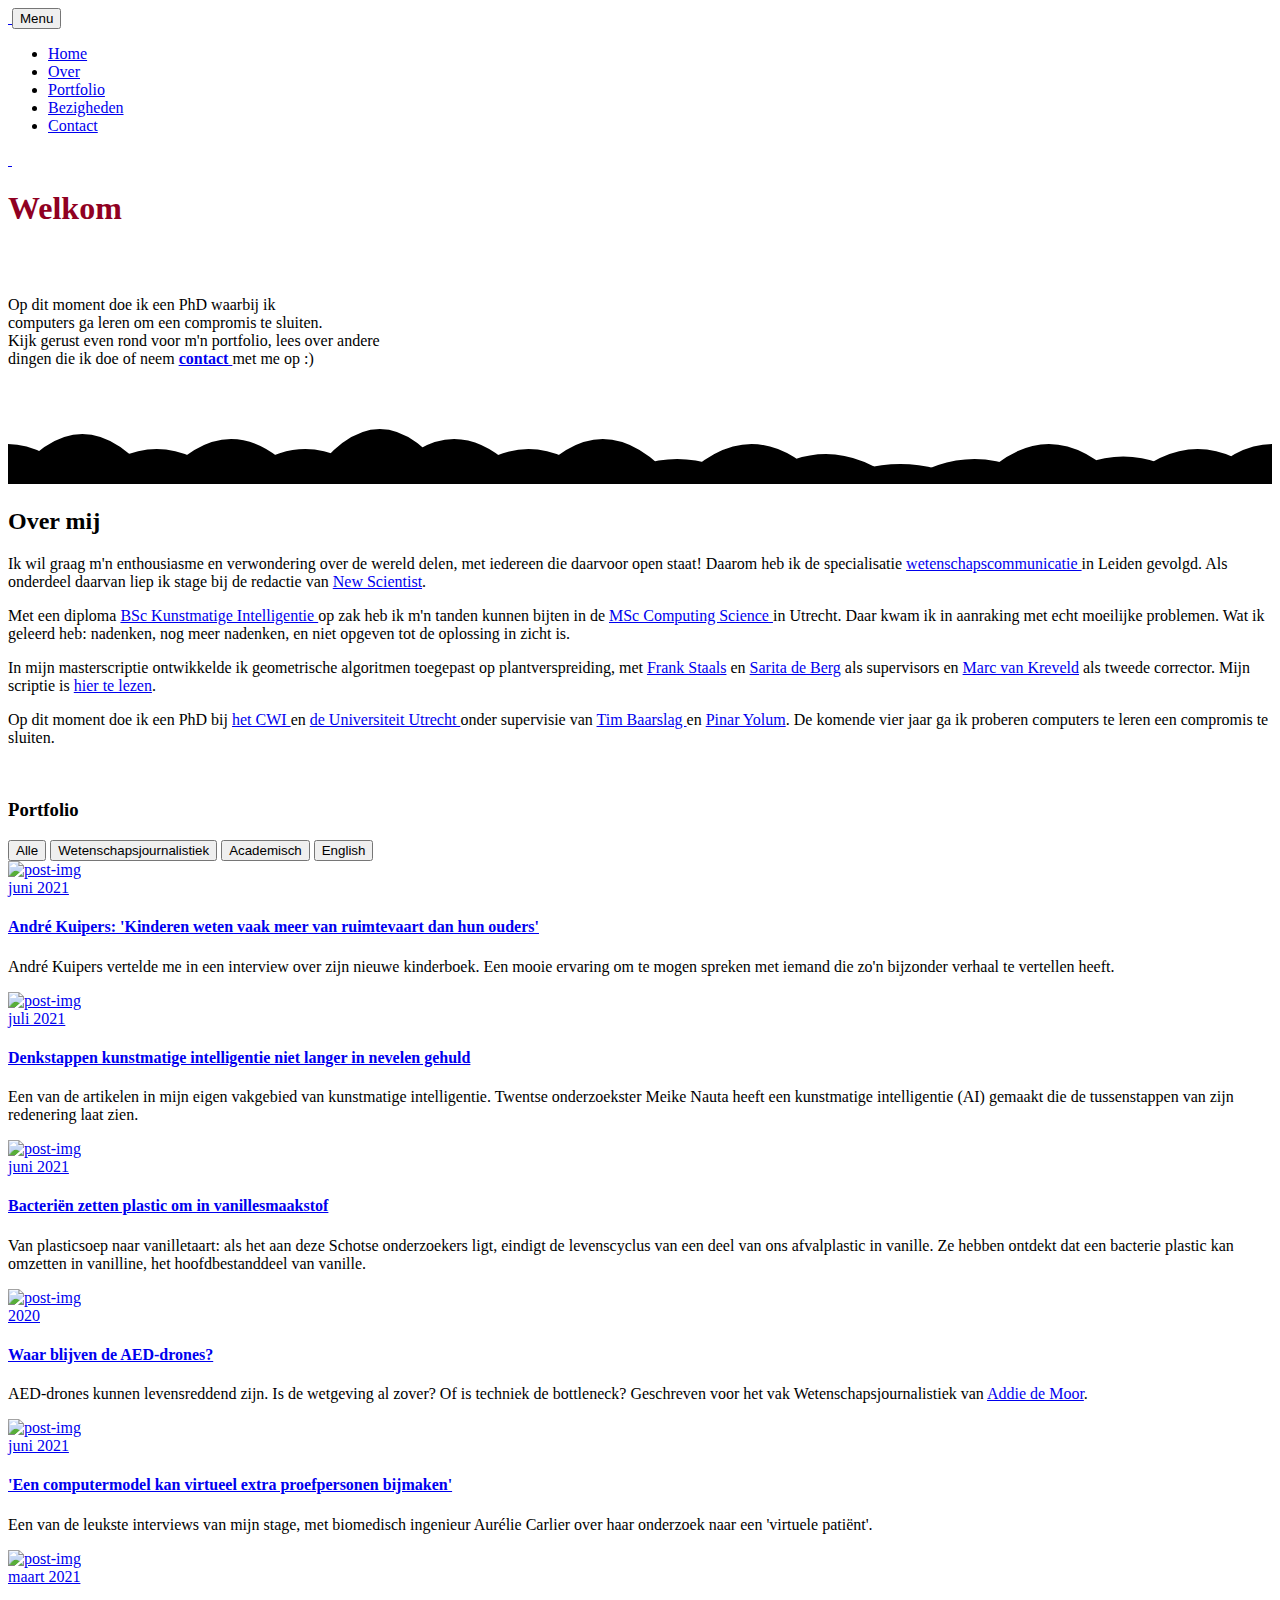
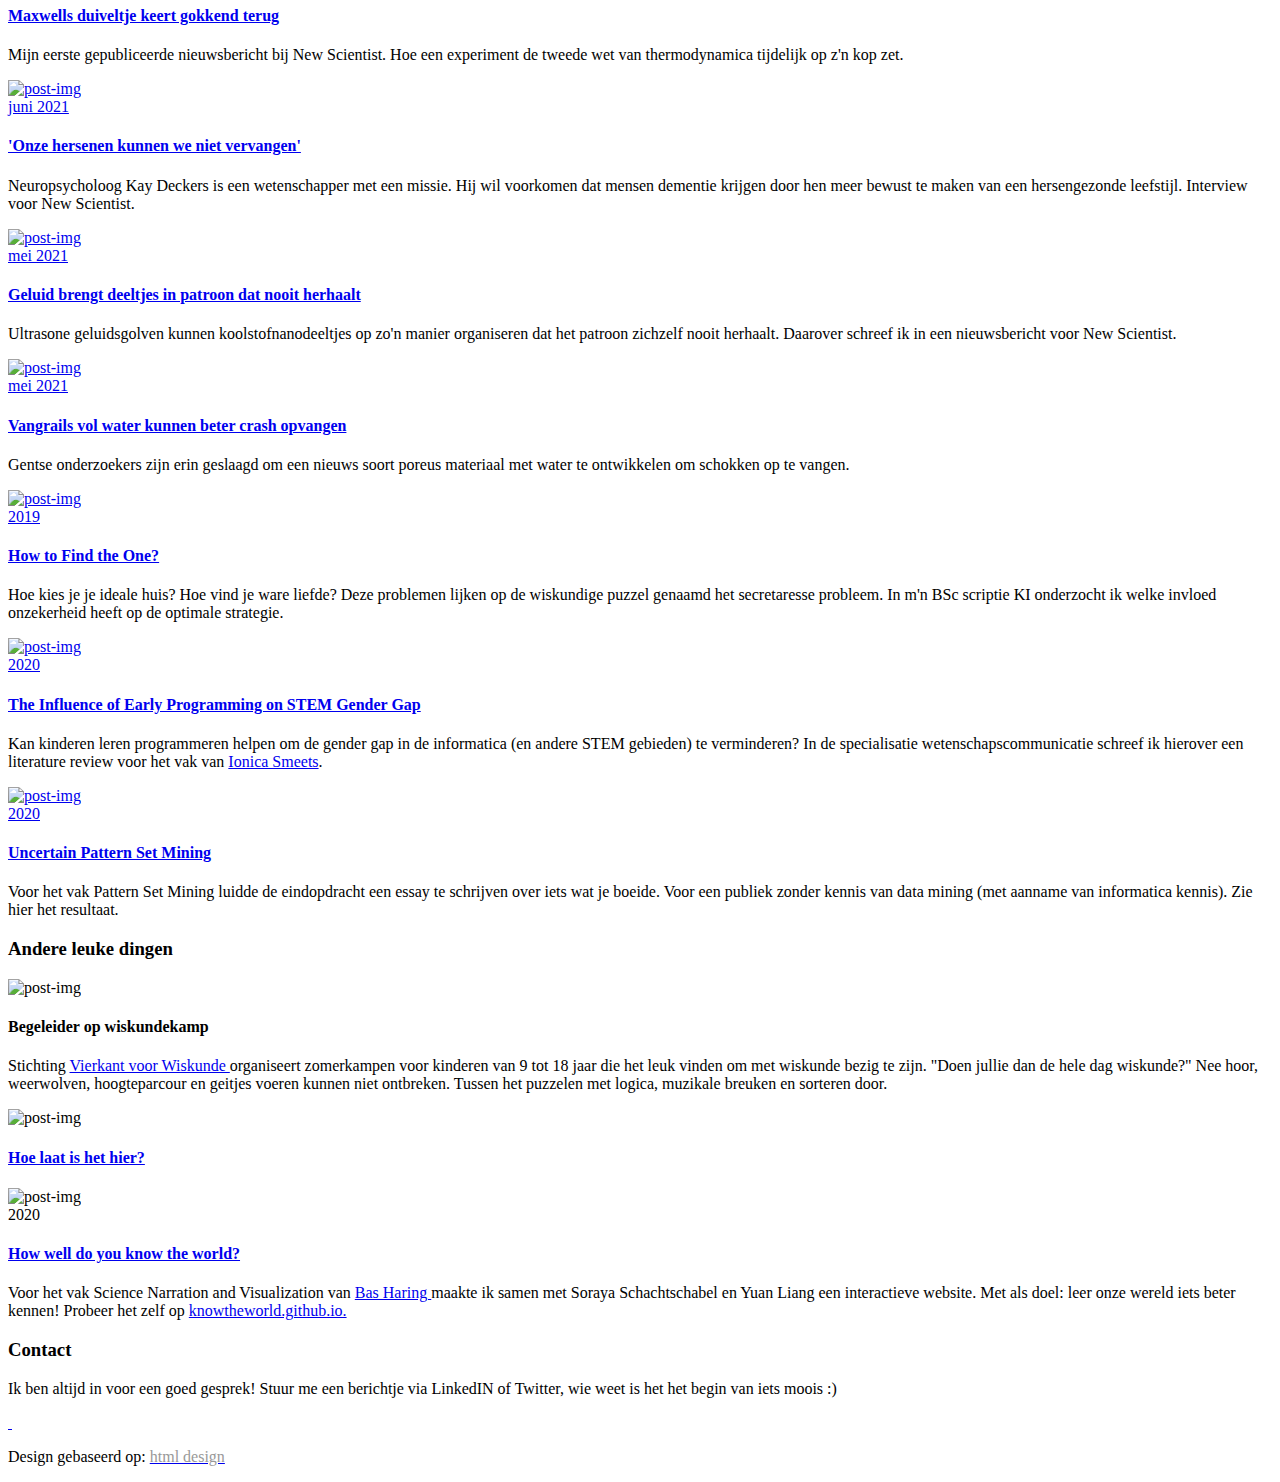
==== EN/index.html @ 97f17705 "Update academia" ====
<!DOCTYPE html>
    <html lang="en">
    <head>
    <!-- Basic -->
    <meta charset="utf-8">
    <meta http-equiv="X-UA-Compatible" content="IE=edge">

    <!-- Mobile Metas -->
    <meta name="viewport" content="width=device-width, minimum-scale=1.0, maximum-scale=1.0, user-scalable=no">

     <!-- Site Metas -->
    <title>Tamara Florijn</title>
    <meta name="keywords" content="Tamara, Florijn, Wetenschapsjournalistiek, Wetenschapscommunicatie, Computing Science, Wetenschap, Schrijven, Geometrische Algoritmen, Informatica, Kunstmatige Intelligentie">
    <meta name="description" content="Tamara Florijn - Wetenschapjournalist. Enthousiast en verwonderd over de wereld.">
    <meta name="author" content="Tamara Florijn">
    <meta name="robot" content="index,follow"/>
    <meta name="robots" content="All"/>
    <meta name="google-site-verification" content="TAVCVErNpZN8ENAqqF6STrY_RRwhZDcSLeoDPrXGBvA" />

    <!-- Open Graph / Facebook -->
    <meta property="og:type" content="website">
    <meta property="og:url" content="https://tamaraflorijn.nl">
    <meta property="og:title" content="Persoonlijke website - Tamara Florijn">
    <meta property="og:description" content="Kijk gerust even rond op m'n website voor m'n portfolio of neem contact op.">
    <meta property="og:image" content="uploads/Snacki.jpeg">

    <!-- Twitter -->
    <meta property="twitter:card" content="summary_large_image">
    <meta property="twitter:url" content="https://tamaraflorijn.nl/">
    <meta property="twitter:title" content="Persoonlijke website - Tamara Florijn">
    <meta property="twitter:description" content="Kijk gerust even rond op m'n website voor m'n portfolio of neem contact op.">
    <meta property="twitter:image" content="uploads/Snacki.jpeg">


    <!-- Site Icons -->
    <link rel="shortcut icon" href="images/Logo-TF.png" type="image/x-icon" />
    <link rel="apple-touch-icon" href="images/Logo-TF.png">

    <!-- Bootstrap CSS -->
    <link rel="stylesheet" href="css/bootstrap.min.css">
    <!-- Site CSS -->
    <link rel="stylesheet" href="style.css">
    <!-- Responsive CSS -->
    <link rel="stylesheet" href="css/responsive.css">
    <!-- Custom CSS -->
    <link rel="stylesheet" href="css/custom.css">
  <!--pageviews-->
  <script src="js/modernizr.js"></script> <!-- Modernizr -->
  <script src="https://getinsights.io/js/insights.js"></script>
  <script>
  insights.init('FwszyPUjeHCIK9h7');
  insights.trackPages();
  </script>


</head>
<body id="page-top" class="politics_version">

    <!-- LOADER -->
    <div id="preloader">
        <div id="main-ld">
			<div id="loader"></div>
		</div>
    </div><!-- end loader -->
    <!-- END LOADER -->

    <!-- Navigation -->
    <nav class="navbar navbar-expand-lg navbar-dark fixed-top" id="mainNav">
      <div class="container">
        <a class="navbar-brand js-scroll-trigger" href="#page-top">
			<img class="img-fluid" src="images/TamaraFlorijn.png" alt="" />
		</a>
        <button class="navbar-toggler navbar-toggler-right" type="button" data-toggle="collapse" data-target="#navbarResponsive" aria-controls="navbarResponsive" aria-expanded="false" aria-label="Toggle navigation">
          Menu
          <i class="fa fa-bars"></i>
        </button>
        <div class="collapse navbar-collapse" id="navbarResponsive">
          <ul class="navbar-nav text-uppercase ml-auto">
            <li class="nav-item">
              <a class="nav-link js-scroll-trigger active" href="#home">Home</a>
            </li>
            <li class="nav-item">
              <a class="nav-link js-scroll-trigger" href="#over">Over</a>
            </li>
            <li class="nav-item">
              <a class="nav-link js-scroll-trigger" href="#portfolio">Portfolio</a>
            </li>
			<li class="nav-item">
              <a class="nav-link js-scroll-trigger" href="#bezigheden">Bezigheden</a>
            </li>
			<li class="nav-item">
              <a class="nav-link js-scroll-trigger" href="#contact">Contact</a>
            </li>
          </ul>
        </div>
      </div>
      <!-- social media boxen-->
      <section class="info_section layout_padding-top layout_padding2-bottom">
        <div class="container">
          <div class="social_container">
            <div class="social_box">
              <a href="https://twitter.com/TamaraFlorijn" target="_blank">
                <img src="images/twitter.png" alt="" />
              </a>
              <a href="https://www.linkedin.com/in/tamara-florijn" target="_blank">
                <img src="images/linkedin.png" alt="" />
              </a>
            </div>
          </div>
        </div>
      </section>
    </nav>

	<section id="home" class="main-banner parallaxie" style="background: url('uploads/Snacki.jpeg')">
		<div class="heading">

			<h1 style="color: #900022;"> Welkom <br></h1>
      <h2 style="color: #ffffff"> <b> Mijn naam is Tamara Florijn.</b> </h2>
			<p> Op dit moment doe ik een PhD waarbij ik <br> computers ga leren om een compromis te sluiten. <br> Kijk gerust even rond
        voor m'n portfolio,  lees over andere <br> dingen die ik doe of neem <a href="#contact"> <key> <strong> contact </strong> </key> </a> met me op :) </p>
		</div>
	</section>

	<svg id="clouds" class="hidden-xs" xmlns="http://www.w3.org/2000/svg" version="1.1" width="100%" height="100" viewBox="0 0 85 100" preserveAspectRatio="none">
        <path d="M-5 100 Q 0 20 5 100 Z
            M0 100 Q 5 0 10 100
            M5 100 Q 10 30 15 100
            M10 100 Q 15 10 20 100
            M15 100 Q 20 30 25 100
            M20 100 Q 25 -10 30 100
            M25 100 Q 30 10 35 100
            M30 100 Q 35 30 40 100
            M35 100 Q 40 10 45 100
            M40 100 Q 45 50 50 100
            M45 100 Q 50 20 55 100
            M50 100 Q 55 40 60 100
            M55 100 Q 60 60 65 100
            M60 100 Q 65 50 70 100
            M65 100 Q 70 20 75 100
            M70 100 Q 75 45 80 100
            M75 100 Q 80 30 85 100
            M80 100 Q 85 20 90 100
            M85 100 Q 90 50 95 100
            M90 100 Q 95 25 100 100
            M95 100 Q 100 15 105 100 Z">
        </path>
    </svg>

    <div id="over" class="section wb">
        <div class="container">
            <div class="row">
                <div class="col-md-6">
                    <div class="message-box">
                        <h2>Over mij</h2>
                        <p> Ik wil graag m'n enthousiasme en verwondering over de wereld delen,
                           met iedereen die daarvoor open staat! Daarom heb ik de specialisatie <a href = "https://www.universiteitleiden.nl/en/science/science-communication-and-society" target="_blank"> <key> wetenschapscommunicatie </key> </a> in Leiden gevolgd.
                           Als onderdeel daarvan liep ik stage bij de redactie van <a href = "https://newscientist.nl" target="_blank"> <key> New Scientist</key></a>. </p>

                        <p>  Met een diploma <a href = "https://www.uu.nl/bachelors/kunstmatige-intelligentie" target="_blank"> <key> BSc Kunstmatige Intelligentie </key> </a> op zak heb ik m'n tanden kunnen bijten in de <a href="https://www.uu.nl/masters/en/computing-science" target="_blank"> <key>
                          MSc Computing Science </key> </a> in Utrecht. Daar kwam ik in aanraking met echt moeilijke problemen. Wat ik geleerd heb: nadenken, nog meer nadenken, en niet opgeven tot de oplossing in zicht is.</p>

                        <p>  In mijn masterscriptie ontwikkelde ik geometrische algoritmen toegepast op plantverspreiding, met <a href= "https://fstaals.net/" target="_blank"> <key> Frank Staals</key></a> en <a href= "http://www.cs.uu.nl/staff/bergde.html" target="_blank"> <key> Sarita de Berg</key></a> als supervisors en <a href= "https://www.uu.nl/staff/MJvanKreveld/Profile" target="_blank"> <key> Marc van Kreveld</key></a> als tweede corrector. Mijn scriptie is <a href="uploads/Thesis_MSc_Florijn.pdf" target="_blank"> <key> hier te lezen</key></a>.
                       </p>

                       <p> Op dit moment doe ik een PhD bij <a href = "https://www.cwi.nl/" target="_blank"> <key> het CWI </key> </a> en <a href = "https://www.uu.nl/" target="_blank"> <key> de Universiteit Utrecht </key> </a>  onder supervisie van <a href = "https://www.cwi.nl/people/tim-baarslag" target="_blank"> <key> Tim Baarslag </key> </a>
                         en <a href = "https://www.uu.nl/staff/PYolumBirbil" target="_blank"> <key> Pinar Yolum</key></a>. De komende vier jaar ga ik proberen computers te leren een compromis te sluiten.
                       </p>
                     </div> <!-- end messagebox -->
                </div><!-- end col -->
                <div class="col-md-6">
                    <!--<div class="right-box-pro wow fadeIn"> -->
                        <img src="uploads/FotoCV2.jpeg" alt="" class="img-fluid img-rounded">
                    <!--</div><! end media -->
                </div><!-- end col -->
            </div><!-- end row -->
        </div><!-- end container -->
    </div><!-- end section -->

	<div id="portfolio" class="section lb">
		<div class="container">
			<div class="section-title text-left">
                <h3>Portfolio</h3>
            </div><!-- end title -->
			<div class="gallery-menu row">
				<div class="col-md-12">
					<div class="button-group filter-button-group text-left">
	           <button class="active"  data-filter="*">Alle</button> <!-- niet alles gelijk showen-->
             <button data-filter=".gal_a">Wetenschapsjournalistiek</button>
						<button data-filter=".gal_b"> Academisch</button>
          <button data-filter=".gal_c"> English</button>
					</div>
				</div>
			</div>

			<div class="gallery-list row">

          <div class="col-md-4 col-sm-6 gallery-grid gal_a">
          <div class="post-box">
              <a href= "https://www.newscientist.nl/opinie/andre-kuipers-kinderen-weten-vaak-meer-van-ruimtevaart-dan-hun-ouders/" target="_blank">
            <div class="post-thumb">
            <img src="uploads/AndreKuipers.png" class="img-fluid" alt="post-img" />
              <div class="date">
                <span>juni 2021</span>
              </div>
            </div>
          </a>
            <div class="post-info">
              <h4><a href = "https://www.newscientist.nl/opinie/andre-kuipers-kinderen-weten-vaak-meer-van-ruimtevaart-dan-hun-ouders/" target="_blank"> <b> André Kuipers: 'Kinderen weten vaak meer van ruimtevaart dan hun ouders'</b> </a> </h4>

              <p>André Kuipers vertelde me in een interview over zijn nieuwe kinderboek. Een mooie ervaring om te mogen spreken met iemand die zo'n bijzonder verhaal te vertellen heeft.  </p>
            </div>
          </div>
        </div>

        <div class="col-md-4 col-sm-6 gallery-grid gal_a">
          <div class="post-box">
              <a href= "https://www.newscientist.nl/nieuws/denkstappen-kunstmatige-intelligentie-niet-langer-in-nevelen-gehuld/" target="_blank">
            <div class="post-thumb">
            <img src="uploads/nb-ki.png" class="img-fluid" alt="post-img" />
              <div class="date">
                <span>juli 2021</span>
              </div>
            </div>
          </a>
            <div class="post-info">
              <h4><a href = "https://www.newscientist.nl/nieuws/denkstappen-kunstmatige-intelligentie-niet-langer-in-nevelen-gehuld/" target="_blank"> <b> Denkstappen kunstmatige intelligentie niet langer in nevelen gehuld</b> </a> </h4>

              <p> Een van de artikelen in mijn eigen vakgebied van kunstmatige intelligentie. Twentse onderzoekster Meike Nauta heeft een kunstmatige intelligentie (AI) gemaakt die de tussenstappen van zijn redenering laat zien.  </p>
            </div>
          </div>
        </div>

        <div class="col-md-4 col-sm-6 gallery-grid gal_a">
          <div class="post-box">
              <a href= "https://www.newscientist.nl/nieuws/bacterien-zetten-plastic-om-in-vanillesmaakstof/" target="_blank">
            <div class="post-thumb">
            <img src="uploads/nb-vanille.png" class="img-fluid" alt="post-img" />
              <div class="date">
                <span>juni 2021</span>
              </div>
            </div>
          </a>
            <div class="post-info">
              <h4><a href = "https://www.newscientist.nl/nieuws/bacterien-zetten-plastic-om-in-vanillesmaakstof/" target="_blank"> <b> Bacteriën zetten plastic om in vanillesmaakstof </b> </a> </h4>

              <p> Van plasticsoep naar vanilletaart: als het aan deze Schotse onderzoekers ligt, eindigt de levenscyclus van een deel van ons afvalplastic in vanille. Ze hebben ontdekt dat een bacterie plastic kan omzetten in vanilline, het hoofdbestanddeel van vanille.  </p>
            </div>
          </div>
        </div>

        <div class="col-md-4 col-sm-6 gallery-grid gal_a">
					<div class="post-box">
              <a href="uploads/Waar blijven de AED-drones - Tamara Florijn.pdf" target="_blank">
						<div class="post-thumb">
						<img src="uploads/drone.jpg" class="img-fluid" alt="post-img" />
							<div class="date">
								<span>2020</span>
							</div>
						</div>
              </a>
						<div class="post-info">
							<h4><a href = "uploads/Waar blijven de AED-drones - Tamara Florijn.pdf" target="_blank"> <b> Waar blijven de AED-drones?</b> </a> </h4>

							<p> AED-drones kunnen levensreddend zijn. Is de wetgeving al zover? Of is techniek de bottleneck? Geschreven voor het vak Wetenschapsjournalistiek van <a href="https://www.linkedin.com/in/addie-de-moor-49356935/" target="_blank"><key> Addie de Moor</key></a>. </p> <!-- Dit achtergrondverhaal
              is gepubliceerd op ... </p> -->
						</div>
					</div>
				</div>

        <div class="col-md-4 col-sm-6 gallery-grid gal_a">
					<div class="post-box">
              <a href= "https://newscientist.nl/nieuws/een-computermodel-kan-virtueel-extra-proefpersonen-bijmaken/" target="_blank">
						<div class="post-thumb">
						<img src="uploads/computermodel.png" class="img-fluid" alt="post-img" />
							<div class="date">
								<span>juni 2021</span>
							</div>
						</div>
          </a>
						<div class="post-info">
							<h4><a href = "https://newscientist.nl/nieuws/een-computermodel-kan-virtueel-extra-proefpersonen-bijmaken//" target="_blank"> <b> 'Een computermodel kan virtueel extra proefpersonen bijmaken'</b> </a> </h4>

							<p>Een van de leukste interviews van mijn stage, met biomedisch ingenieur Aurélie Carlier over haar onderzoek naar een 'virtuele patiënt'. </p>
						</div>
					</div>
				</div>




        <div class="col-md-4 col-sm-6 gallery-grid gal_a">
					<div class="post-box">
              <a href= "https://www.newscientist.nl/nieuws/maxwells-duiveltje-keert-gokkend-terug/" target="_blank">
						<div class="post-thumb">
						<img src="uploads/sh-nb-maxwell.png" class="img-fluid" alt="post-img" />
							<div class="date">
								<span>maart 2021</span>
							</div>
						</div>
          </a>
						<div class="post-info">
							<h4><a href = "https://www.newscientist.nl/nieuws/maxwells-duiveltje-keert-gokkend-terug/" target="_blank"> <b> Maxwells duiveltje keert gokkend terug</b> </a> </h4>

							<p>Mijn eerste gepubliceerde nieuwsbericht bij New Scientist. Hoe een experiment de tweede wet van thermodynamica tijdelijk op z'n kop zet. </p>
						</div>
					</div>
				</div>


        <div class="col-md-4 col-sm-6 gallery-grid gal_a">
					<div class="post-box">
              <a href= "https://www.newscientist.nl/nieuws/onze-hersenen-kunnen-we-niet-vervangen/" target="_blank">
						<div class="post-thumb">
						<img src="uploads/hersengezondheid.png" class="img-fluid" alt="post-img" />
							<div class="date">
								<span>juni 2021</span>
							</div>
						</div>
          </a>
						<div class="post-info">
							<h4><a href = "https://www.newscientist.nl/nieuws/onze-hersenen-kunnen-we-niet-vervangen/" target="_blank"> <b> 'Onze hersenen kunnen we niet vervangen'</b> </a> </h4>

							<p> Neuropsycholoog Kay Deckers is een wetenschapper met een missie. Hij wil voorkomen dat mensen dementie krijgen door hen meer bewust te maken van een hersengezonde leefstijl. Interview voor New Scientist. </p>
						</div>
					</div>
				</div>

        <div class="col-md-4 col-sm-6 gallery-grid gal_a">
          <div class="post-box">
              <a href= "https://www.newscientist.nl/nieuws/geluid-brengt-deeltjes-in-patroon-dat-nooit-herhaalt/" target="_blank">
            <div class="post-thumb">
            <img src="uploads/nb-quasikristallen.png" class="img-fluid" alt="post-img" />
              <div class="date">
                <span>mei 2021</span>
              </div>
            </div>
          </a>
            <div class="post-info">
              <h4><a href = "https://www.newscientist.nl/nieuws/geluid-brengt-deeltjes-in-patroon-dat-nooit-herhaalt/" target="_blank"> <b> Geluid brengt deeltjes in patroon dat nooit herhaalt</b> </a> </h4>

              <p> Ultrasone geluidsgolven kunnen koolstofnanodeeltjes op zo'n manier organiseren dat het patroon zichzelf nooit herhaalt. Daarover schreef ik in een nieuwsbericht voor New Scientist. </p>
            </div>
          </div>
        </div>



        <div class="col-md-4 col-sm-6 gallery-grid gal_a">
          <div class="post-box">
              <a href= "https://www.newscientist.nl/nieuws/vangrails-vol-water-kunnen-beter-crash-opvangen/" target="_blank">
            <div class="post-thumb">
            <img src="uploads/nb-schokdempers.png" class="img-fluid" alt="post-img" />
              <div class="date">
                <span>mei 2021</span>
              </div>
            </div>
          </a>
            <div class="post-info">
              <h4><a href = "https://www.newscientist.nl/nieuws/vangrails-vol-water-kunnen-beter-crash-opvangen/" target="_blank"> <b> Vangrails vol water kunnen beter crash opvangen</b> </a> </h4>

              <p>Gentse onderzoekers zijn erin geslaagd om een nieuws soort poreus materiaal met water te ontwikkelen om schokken op te vangen.</p>
            </div>
          </div>
        </div>
<!--
        <div class="post-box">
            <a href= "https://newscientist.nl/nieuws/blinde-man-kan-deels-weer-zien-dankzij-optogenetica/" target="_blank">
          <div class="post-thumb">
          <img src="uploads/nb-optogenetica.pmg" class="img-fluid" alt="post-img" />
            <div class="date">
              <span>juni 2021</span>
            </div>
          </div>
        </a>
          <div class="post-info">
            <h4><a href = "https://newscientist.nl/nieuws/blinde-man-kan-deels-weer-zien-dankzij-optogenetica/" target="_blank"> <b> Blinde man kan deels weer zien door optogenetica</b> </a> </h4>

            <p> Een blinde man heeft zijn gezichtsvermogen teruggekregen dankzij een technisch hoogstaande behandeling met optogenetica. Op de website van New Scientist is het bericht meer dan 100.000 keer gelezen. Vertaald uit de Britse<a href= "https://www.newscientist.com/" target="_blank"> <key> New Scientist</key></a>.</p>
          </div>
        </div>
      </div>
-->
      	<div class="col-md-4 col-sm-6 gallery-grid gal_b gal_c">
					<div class="post-box">
              <a href= "https://dspace.library.uu.nl/handle/1874/382469" target="_blank">
						<div class="post-thumb">
						<img src="uploads/voorkantscriptie.png" class="img-fluid" alt="post-img" />
							<div class="date">
								<span>2019</span>
							</div>
						</div>
          </a>
						<div class="post-info">
							<h4><a href = "https://dspace.library.uu.nl/handle/1874/382469" target="_blank"> <b> How to Find the One?</b> </a> </h4>

							<p>Hoe kies je je ideale huis? Hoe vind je ware liefde? Deze problemen lijken
              op de wiskundige puzzel genaamd het secretaresse probleem. In m'n BSc scriptie KI onderzocht
            ik welke invloed onzekerheid heeft op de optimale strategie. </p>
						</div>
					</div>
				</div>


        <div class="col-md-4 col-sm-6 gallery-grid gal_b gal_c">
          <div class="post-box">
              <a href="uploads/Literature_review_Tamara_Florijn.pdf" target="_blank">
            <div class="post-thumb">
            <img src="uploads/stem.png" class="img-fluid" alt="post-img" />
              <div class="date">
                <span>2020</span>
              </div>
            </div>
          </a>
            <div class="post-info">
              <h4><a href = "uploads/Literature_review_Tamara_Florijn.pdf" target="_blank"> <b> The Influence of Early Programming on STEM Gender Gap </b> </a> </h4>

              <p> Kan kinderen leren programmeren helpen om de gender gap in de informatica (en andere STEM gebieden) te verminderen? In de
                 specialisatie wetenschapscommunicatie schreef ik hierover een literature review voor het vak van
                 <a href= "https://www.ionica.nl/" target="_blank"> <key> Ionica Smeets</key></a>. </p>
            </div>
          </div>
        </div>

        <div class="col-md-4 col-sm-6 gallery-grid gal_b gal_c">
          <div class="post-box">
              <a href="uploads/Pattern_set_mining_essay_Tamara_Florijn.pdf" target="_blank">
            <div class="post-thumb">
            <img src="uploads/PSM.png" class="img-fluid" alt="post-img" />
              <div class="date">
                <span>2020</span>
              </div>
            </div>
          </a>
            <div class="post-info">
              <h4><a href = "uploads/Pattern_set_mining_essay_Tamara_Florijn.pdf" target="_blank"> <b> Uncertain Pattern Set Mining </b> </a> </h4>

              <p>Voor het vak Pattern Set Mining luidde de eindopdracht een essay te schrijven
                 over iets wat je boeide. Voor een publiek zonder kennis van data mining (met aanname van informatica kennis). Zie hier het resultaat. </p>
            </div>
          </div>
        </div>



			</div>
			</div>
		</div>
	</div>



	<div id="bezigheden" class="section lb">
		<div class="container">
			<div class="section-title text-left">
                <h3>Andere leuke dingen</h3>
            </div><!-- end title -->

			<div class="row">


        <div class="col-md-4 col-sm-6 col-lg-4">
					<div class="post-box">
						<div class="post-thumb">
							<img src="uploads/vvw.jpg" class="img-fluid" alt="post-img" />
						</div>
						<div class="post-info">
							<h4>Begeleider op wiskundekamp <a/> </h4>
							<p>Stichting <a href = "https://www.vierkantvoorwiskunde.nl/" target="_blank"> <key> Vierkant voor Wiskunde </key> <a/> organiseert zomerkampen voor
                kinderen van 9 tot 18 jaar die het leuk vinden om met wiskunde bezig te zijn. "Doen jullie dan de hele dag wiskunde?"
                Nee hoor, weerwolven, hoogteparcour en geitjes voeren kunnen niet ontbreken. Tussen het puzzelen met logica, muzikale breuken en sorteren door. </p>
						</div>
					</div>
				</div>

        <div class="col-md-4 col-sm-6 col-lg-4">
          <div class="post-box">
            <div class="post-thumb">
              <img src="uploads/binairhorloge.jpeg" class="img-fluid" alt="post-img" />
            </div>
            <div class="post-info">
              <h4><a href = "https://nl.wikihow.com/Binair-tellen" target="_blank"> Hoe laat is het hier? <a/> </h4>
            </div>
          </div>
        </div>

        <div class="col-md-4 col-sm-6 col-lg-4">
					<div class="post-box">
						<div class="post-thumb">
							<img src="uploads/logo.png" class="img-fluid" alt="post-img" />
							<div class="date">
								<span>2020</span>
							</div>
						</div>
						<div class="post-info">
							<h4><a href = "https://knowtheworld.github.io/" target="_blank"> How well do you know the world? </a></h4>

							<p> Voor het vak Science Narration and Visualization van <a href= "http://www.basharing.com/" target="_blank"> <key> Bas Haring </key></a> maakte ik samen met
                 Soraya Schachtschabel  en Yuan Liang een interactieve website. Met als doel: leer onze wereld iets beter kennen!
                 Probeer het zelf op <a href="https://knowtheworld.github.io/" target="_blank"> <key> knowtheworld.github.io. </key> </a> </p>
						</div>
					</div>
				</div>
			</div>

		</div>
	</div>




    <div id="contact" class="section db">
        <div class="container">
            <div class="section-title text-left">
                <h3>Contact</h3>
                <p>Ik ben altijd in voor een goed gesprek! Stuur me een berichtje via LinkedIN of Twitter, wie weet is het het begin van iets moois :) </p>
            </div><!-- end title -->

            <!-- social media boxen-->
            <section class="info_section layout_padding-top layout_padding2-bottom">
              <div class="container">
                <div class="social_container">
                  <div class="social_box">
                    <a href="https://twitter.com/TamaraFlorijn" target="_blank">
                      <img src="images/twitter.png" alt="" />
                    </a>
                    <a href="https://www.linkedin.com/in/tamara-florijn" target="_blank">
                      <img src="images/linkedin.png" alt="" />
                    </a>
                  </div>
                </div>
              </div>
            </section>
        </div><!-- end container -->
    </div><!-- end section -->

    <div class="copyrights">
        <div class="container">
            <div class="footer-distributed">
                <div class="footer-left">
                    <p class="footer-links">
                    </p>
                    <p class="footer-company-name"> Design gebaseerd op:

          	<a href="https://html.design/" target="_blank"><font color="#999">html design</font></a></p>

                </div>
            </div>
        </div><!-- end container -->
    </div><!-- end copyrights -->

    <a href="#" id="scroll-to-top" class="dmtop global-radius"><i class="fa fa-angle-up"></i></a>

    <!-- ALL JS FILES -->
    <script src="js/all.js"></script>
	<!-- Camera Slider -->
	<script src="js/jquery.mobile.customized.min.js"></script>
	<script src="js/jquery.easing.1.3.js"></script>
	<script src="js/parallaxie.js"></script>
	<script src="js/headline.js"></script>
	<!-- Contact form JavaScript -->
    <script src="js/jqBootstrapValidation.js"></script>
    <script src="js/contact_me.js"></script>
    <!-- ALL PLUGINS -->
    <script src="js/custom.js"></script>
    <script src="js/jquery.vide.js"></script>

</body>
</html>
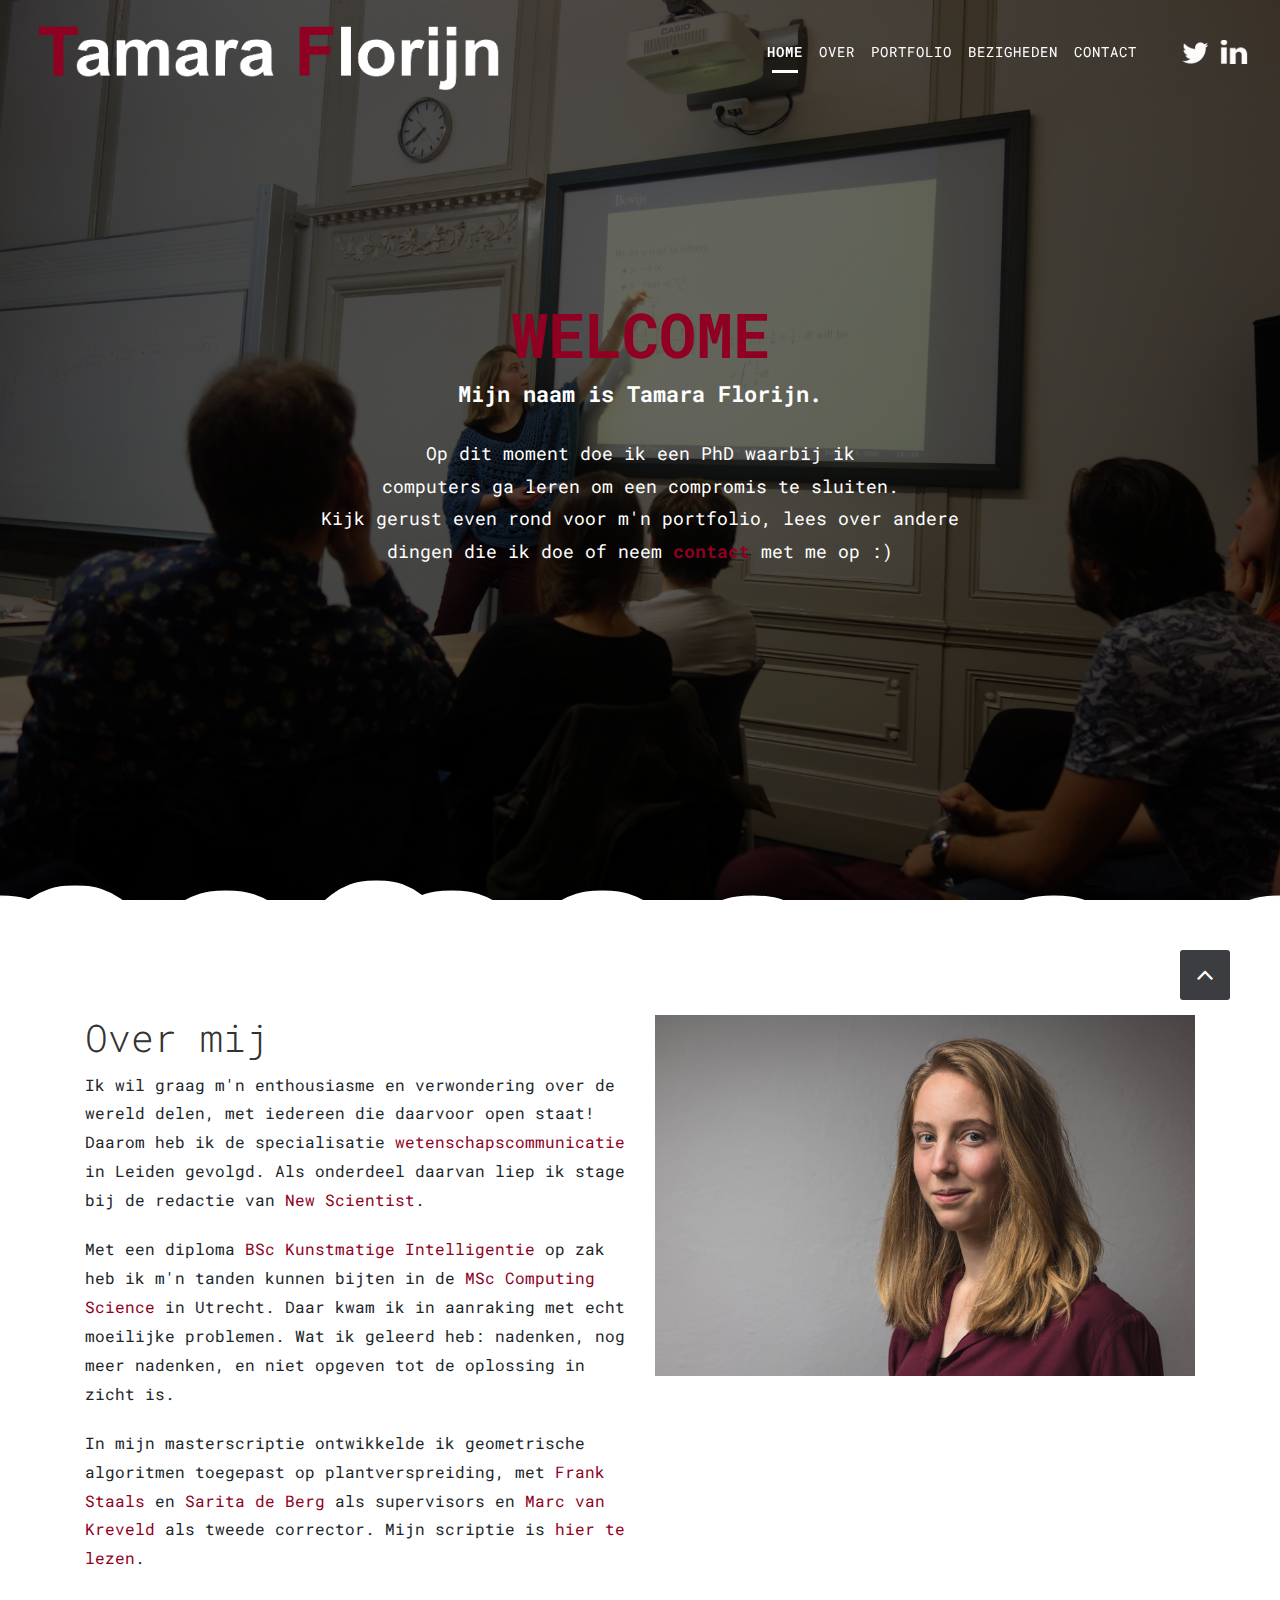
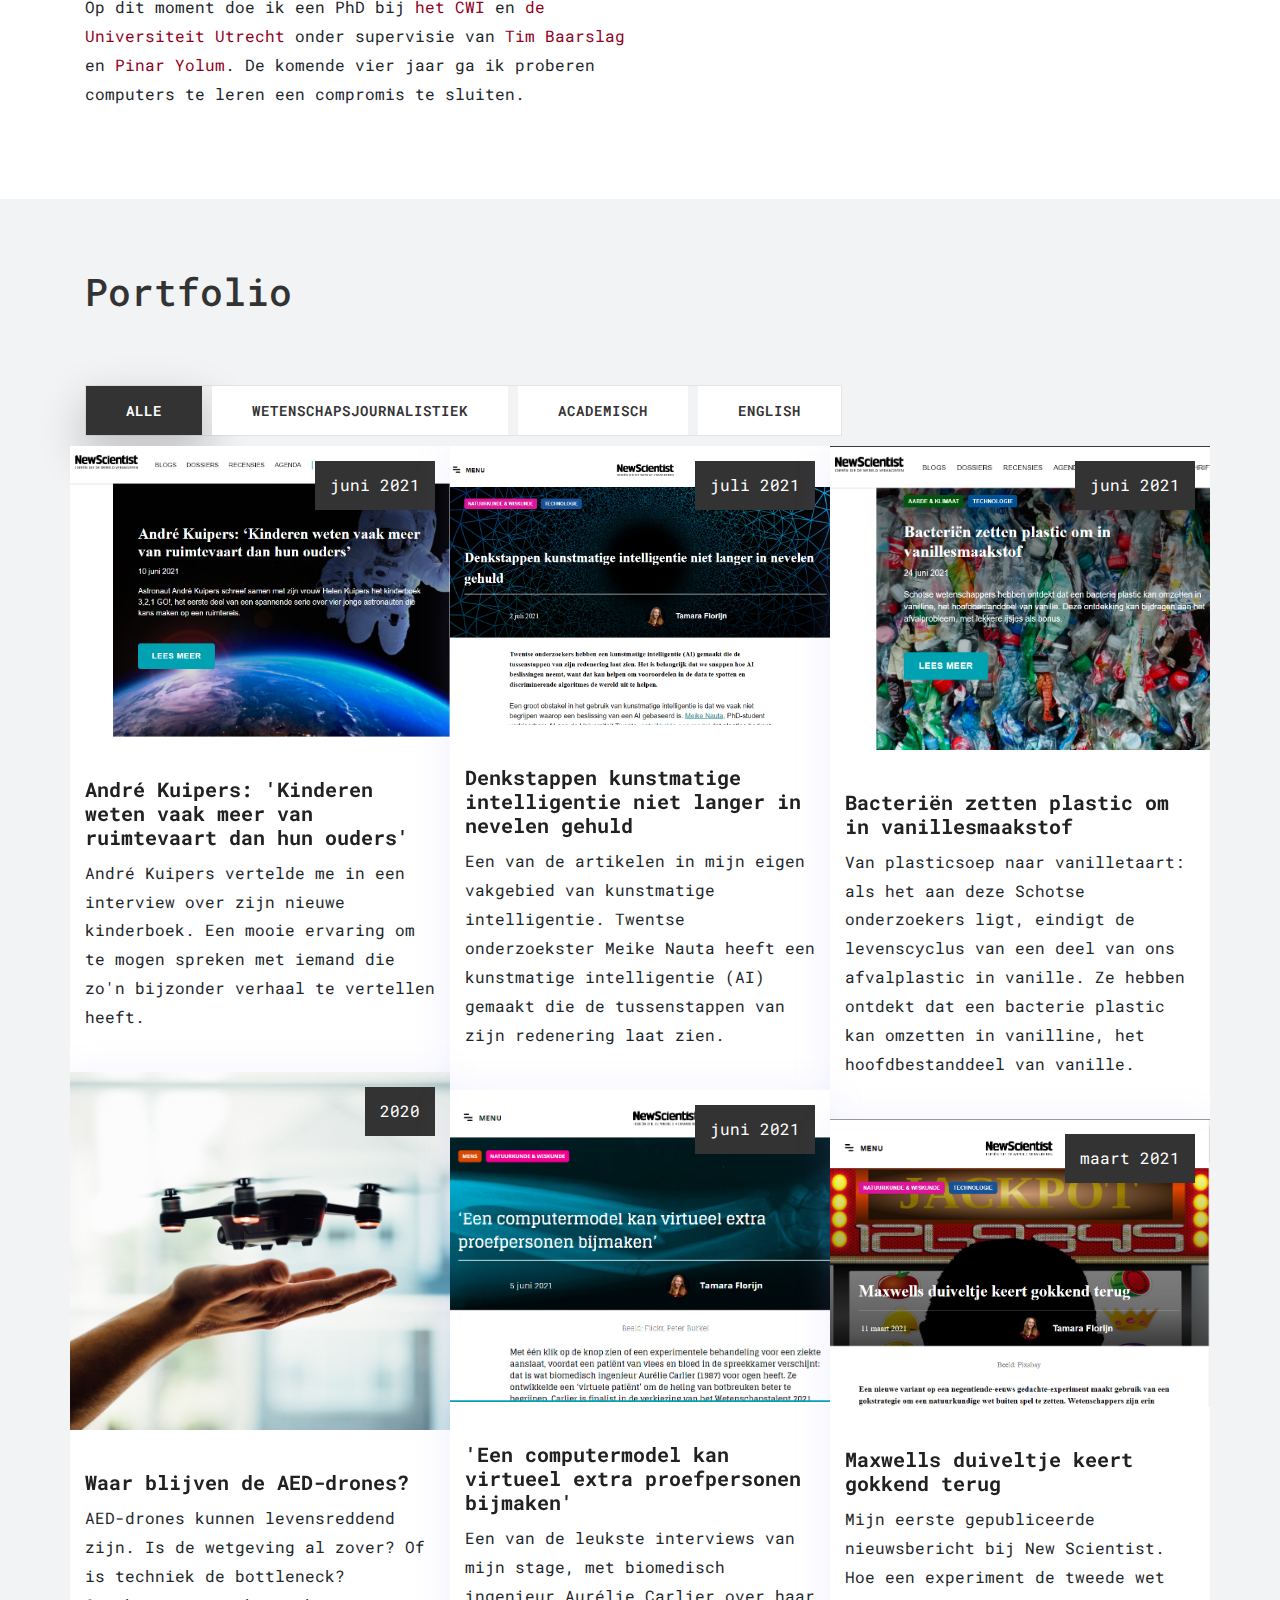
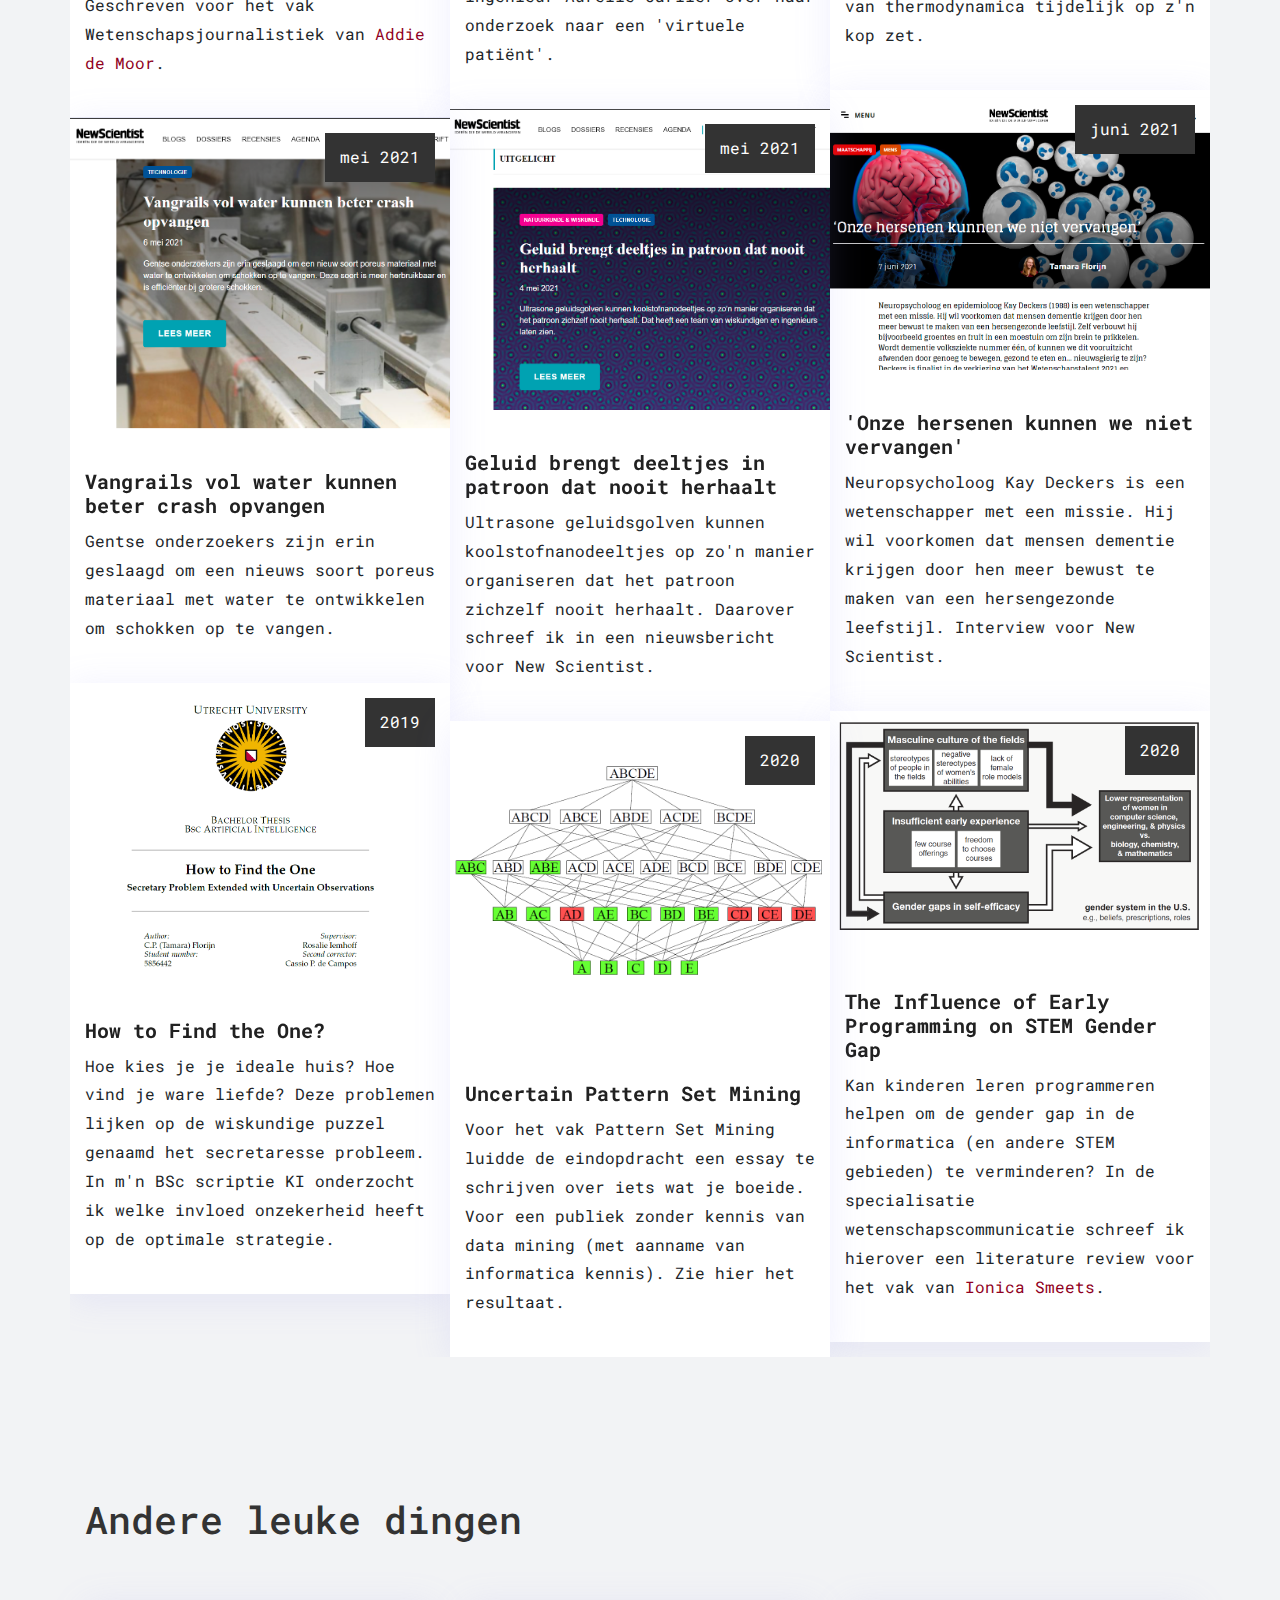
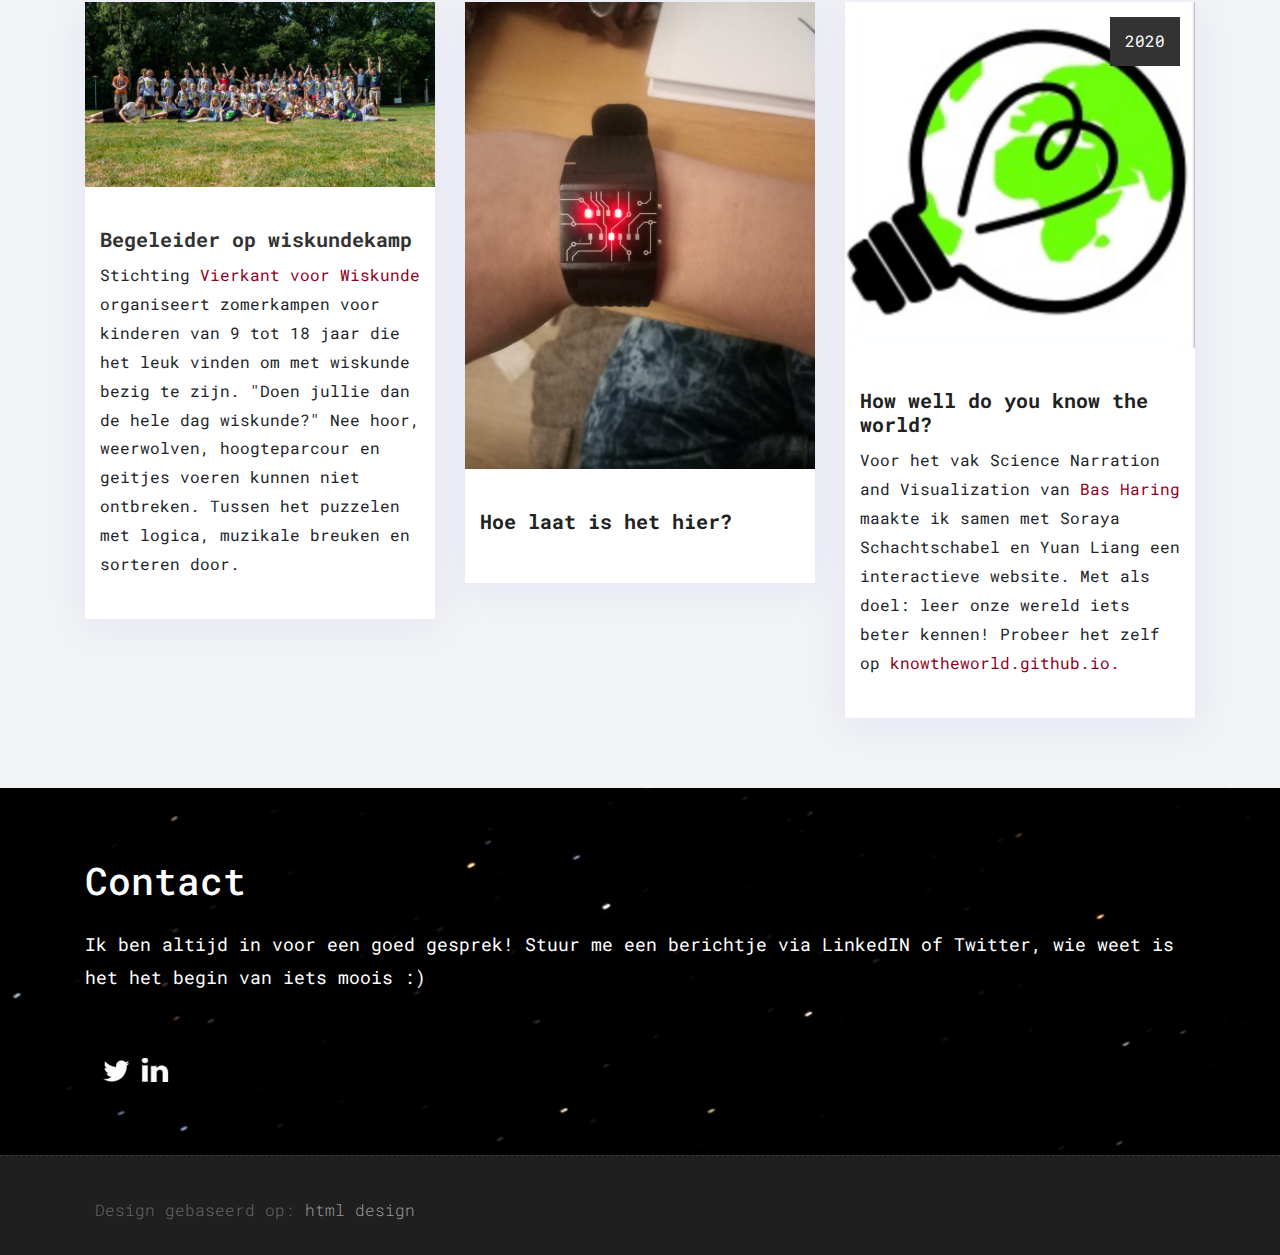
==== commit 79be1b9e: "Working multilanguage" ====
--- a/EN/index.html
+++ b/EN/index.html
@@ -37,6 +37,7 @@
     <link rel="apple-touch-icon" href="images/Logo-TF.png">
 
     <!-- Bootstrap CSS -->
+	<base href="../">
     <link rel="stylesheet" href="css/bootstrap.min.css">
     <!-- Site CSS -->
     <link rel="stylesheet" href="style.css">
@@ -114,7 +115,7 @@
 	<section id="home" class="main-banner parallaxie" style="background: url('uploads/Snacki.jpeg')">
 		<div class="heading">
 
-			<h1 style="color: #900022;"> Welkom <br></h1>
+			<h1 style="color: #900022;"> Welcome <br></h1>
       <h2 style="color: #ffffff"> <b> Mijn naam is Tamara Florijn.</b> </h2>
 			<p> Op dit moment doe ik een PhD waarbij ik <br> computers ga leren om een compromis te sluiten. <br> Kijk gerust even rond
         voor m'n portfolio,  lees over andere <br> dingen die ik doe of neem <a href="#contact"> <key> <strong> contact </strong> </key> </a> met me op :) </p>
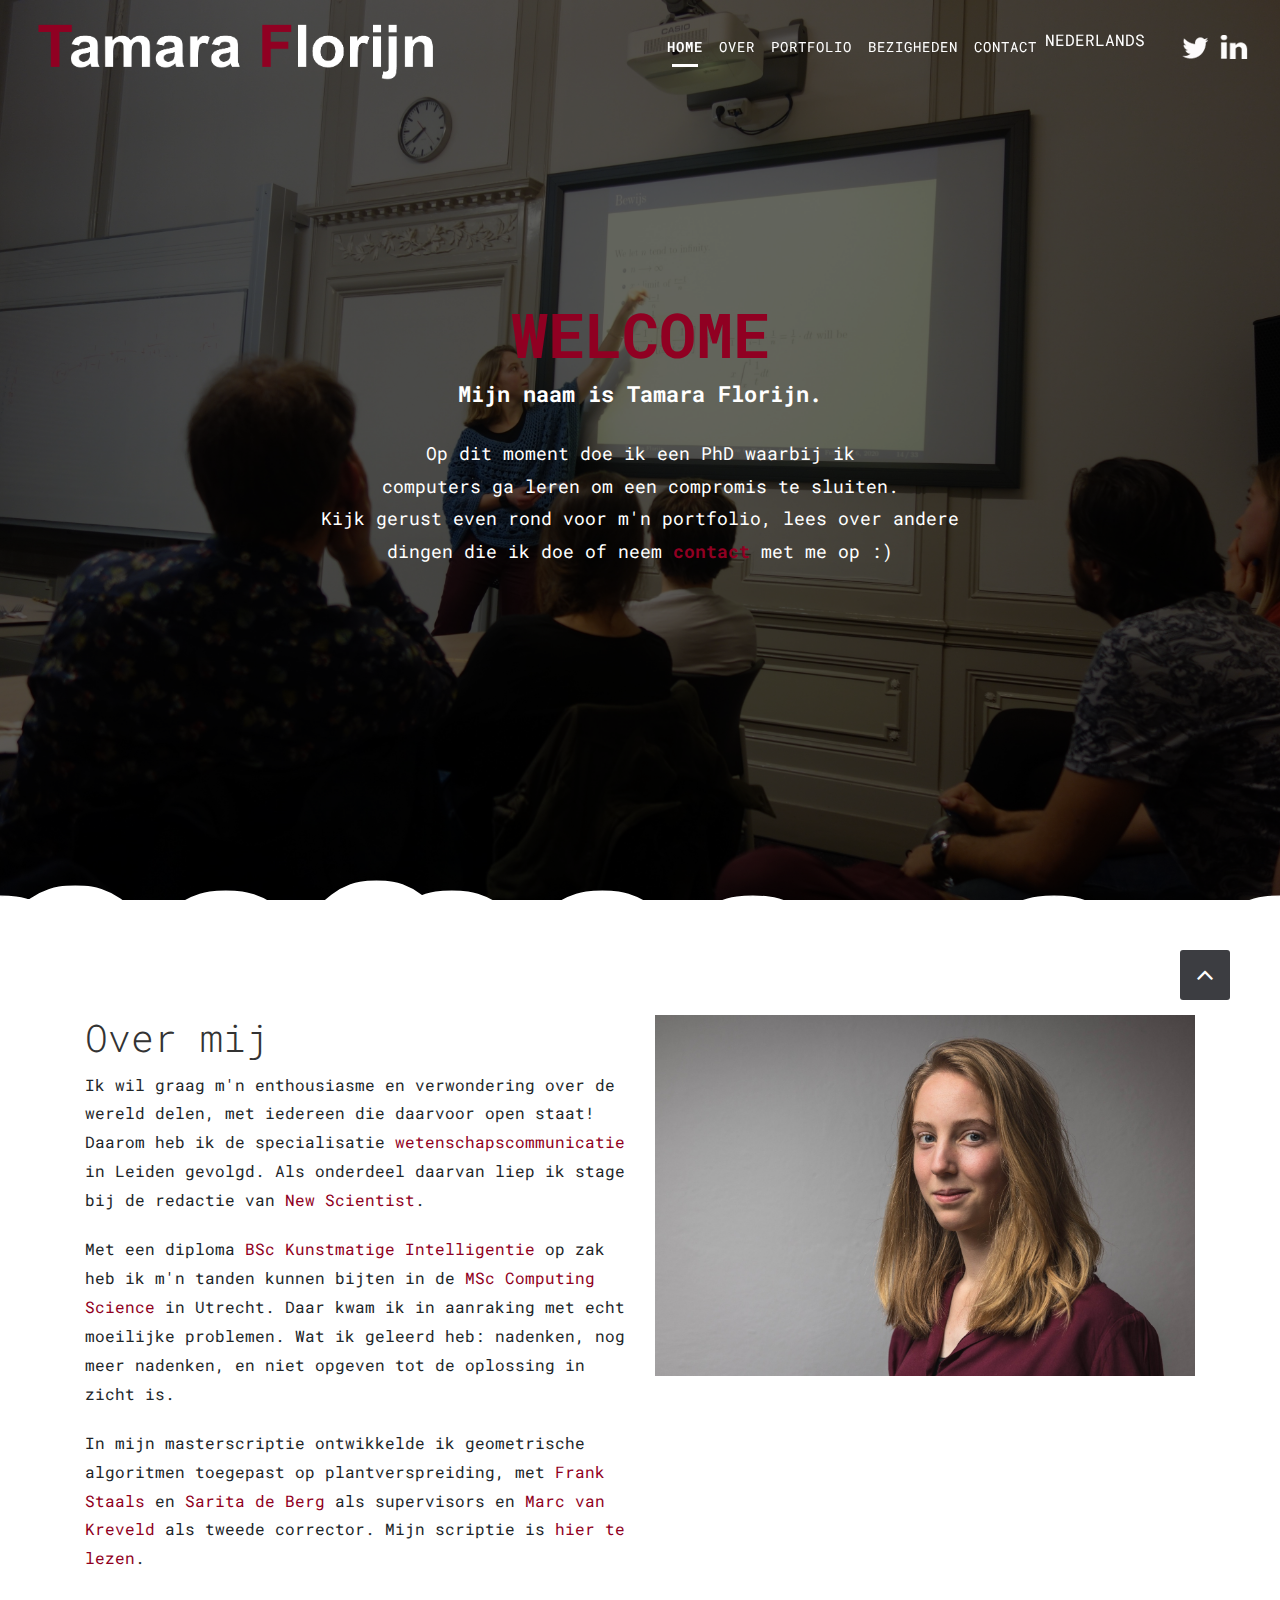
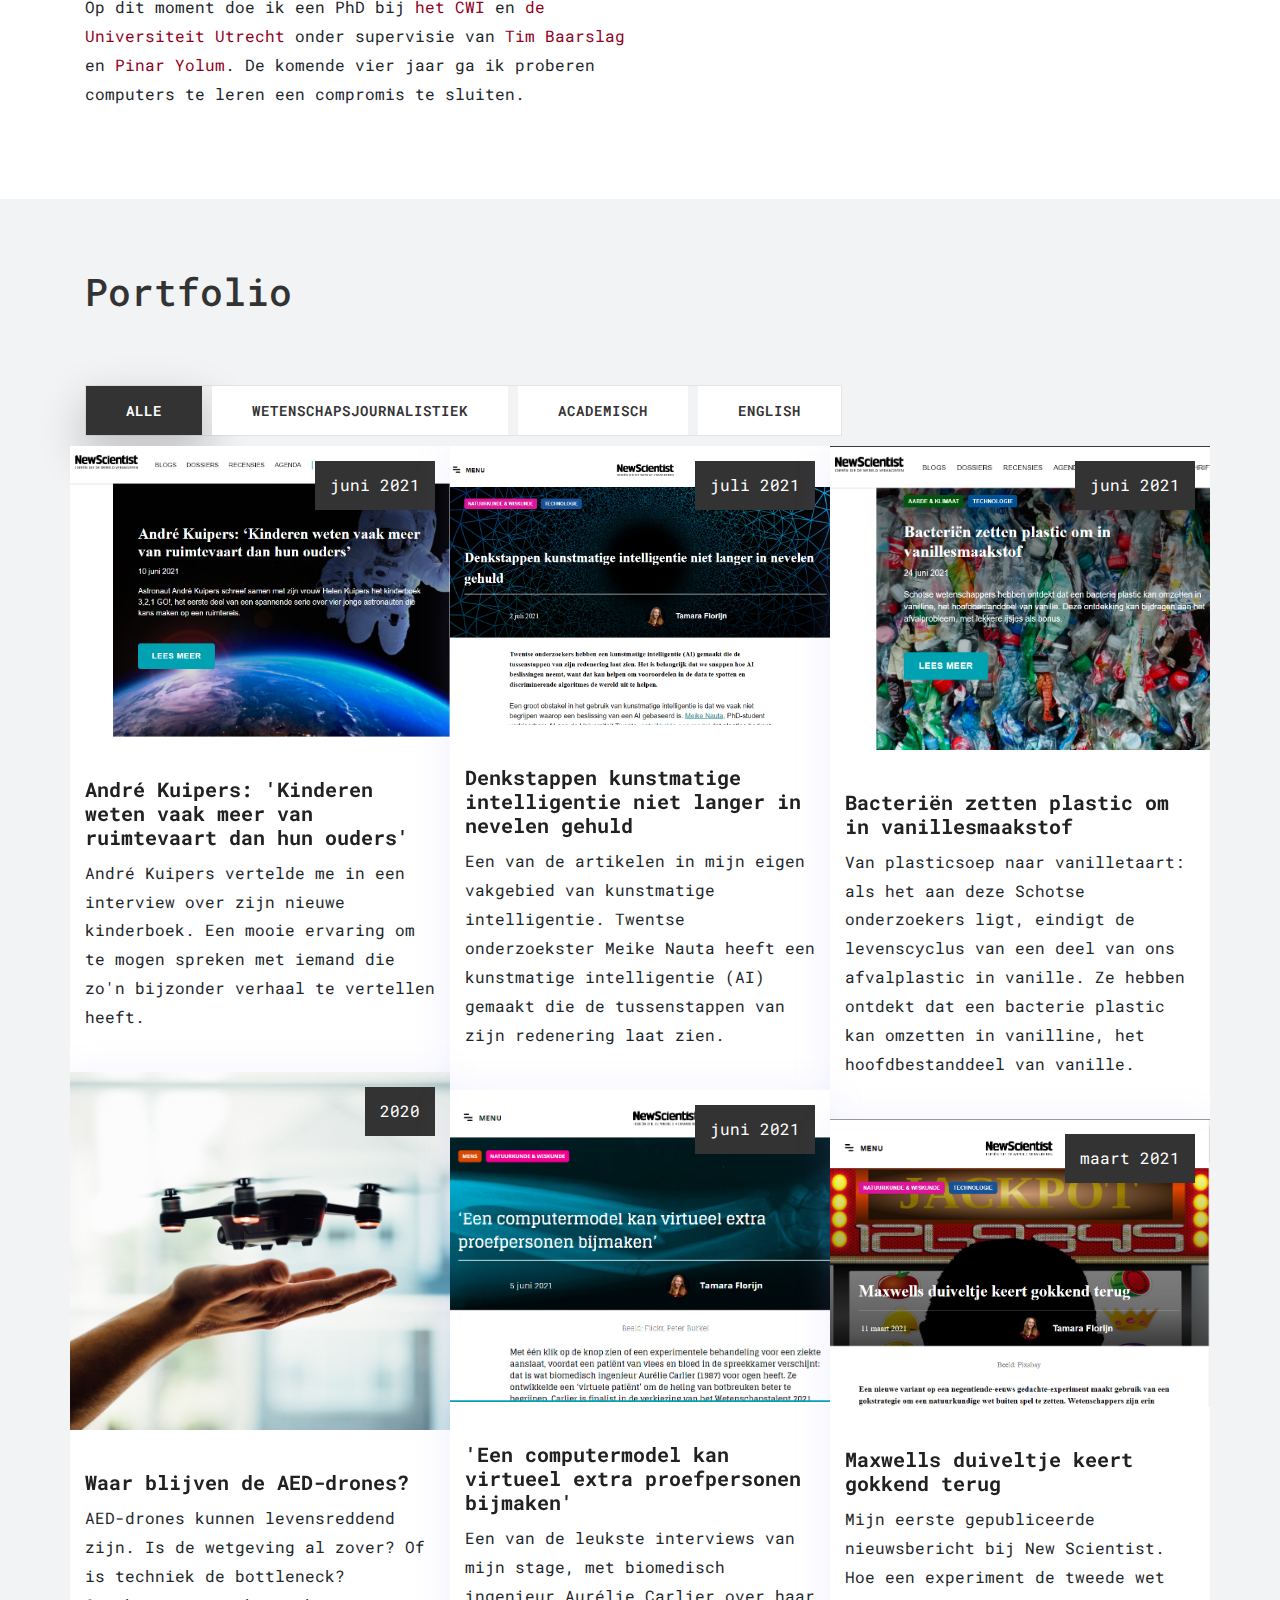
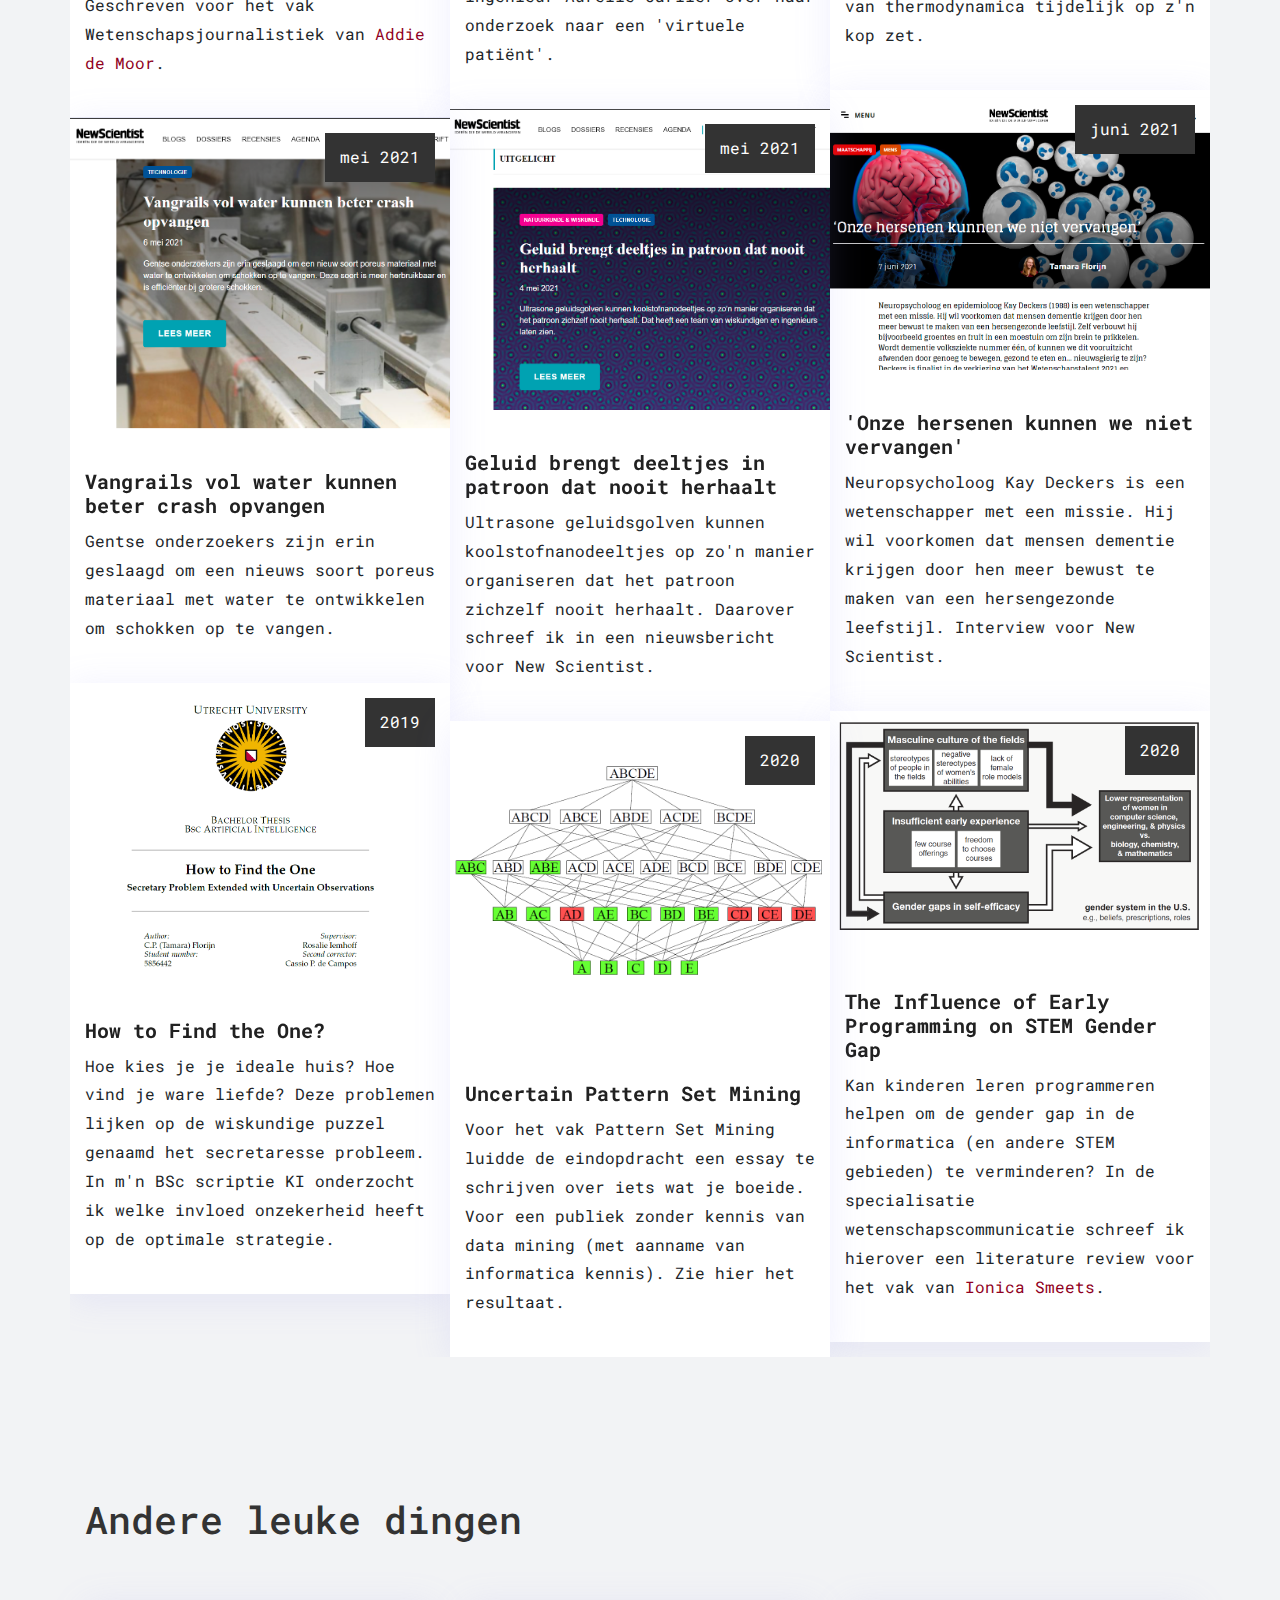
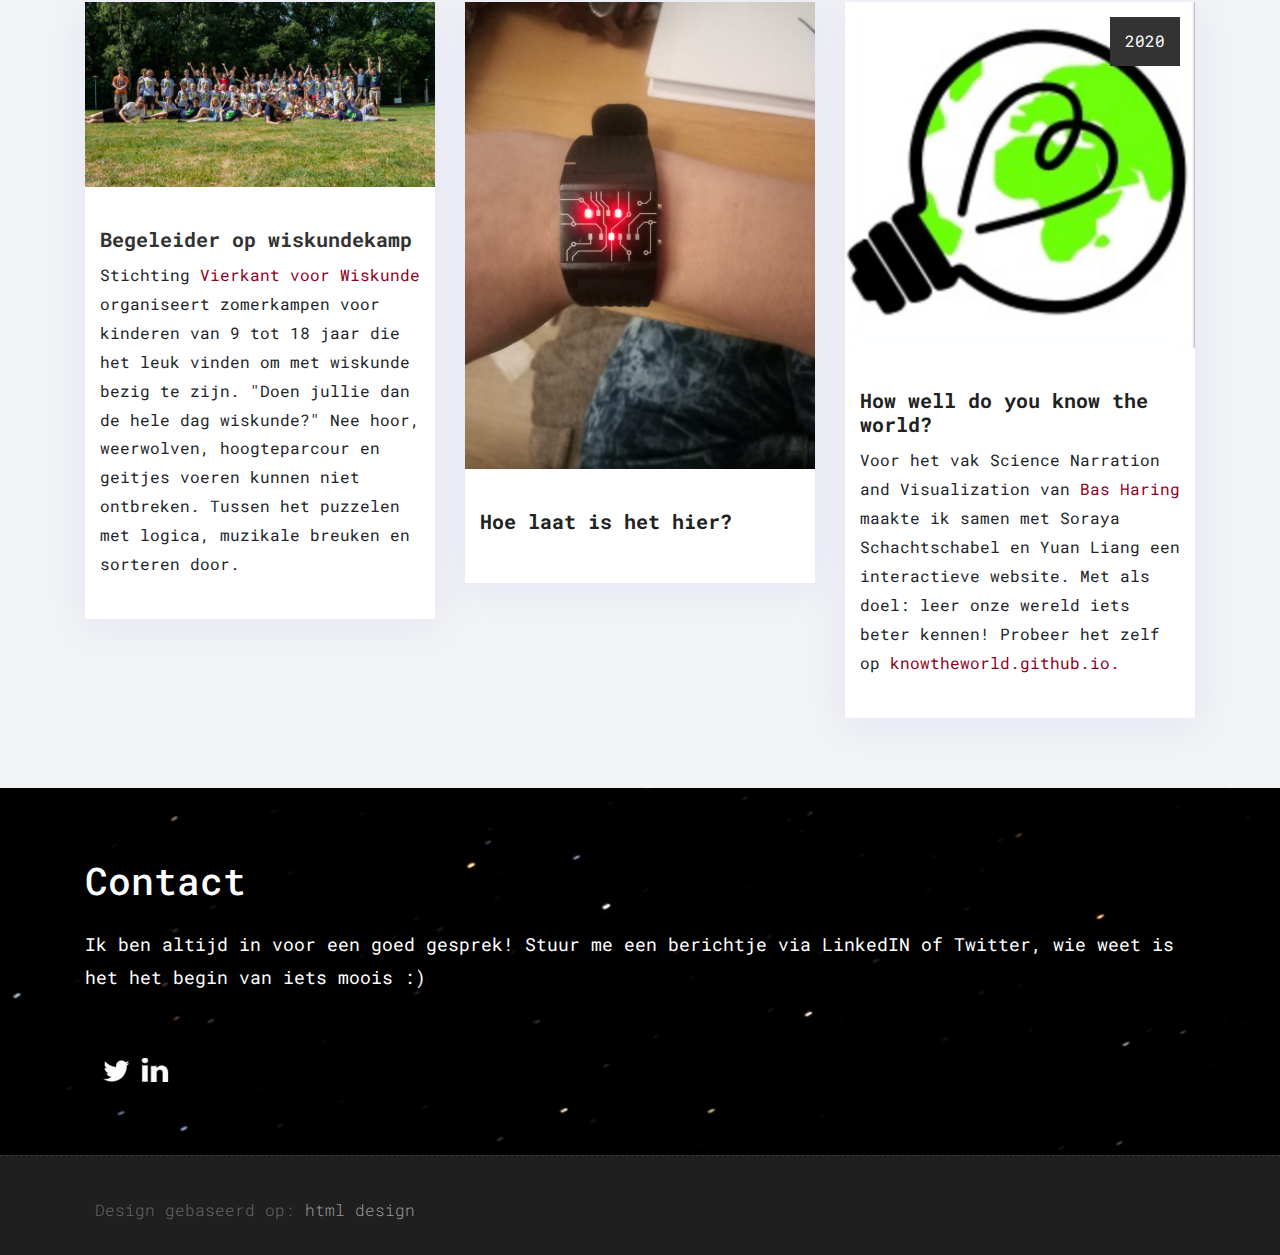
==== commit 28c9ba9b: "Werkende button" ====
--- a/EN/index.html
+++ b/EN/index.html
@@ -92,6 +92,8 @@
 			<li class="nav-item">
               <a class="nav-link js-scroll-trigger" href="#contact">Contact</a>
             </li>
+			
+			  <li><a href="./index.html" onclick="changeLanguage('nl')" style="color: #ffffff">Nederlands</a></li> 
           </ul>
         </div>
       </div>
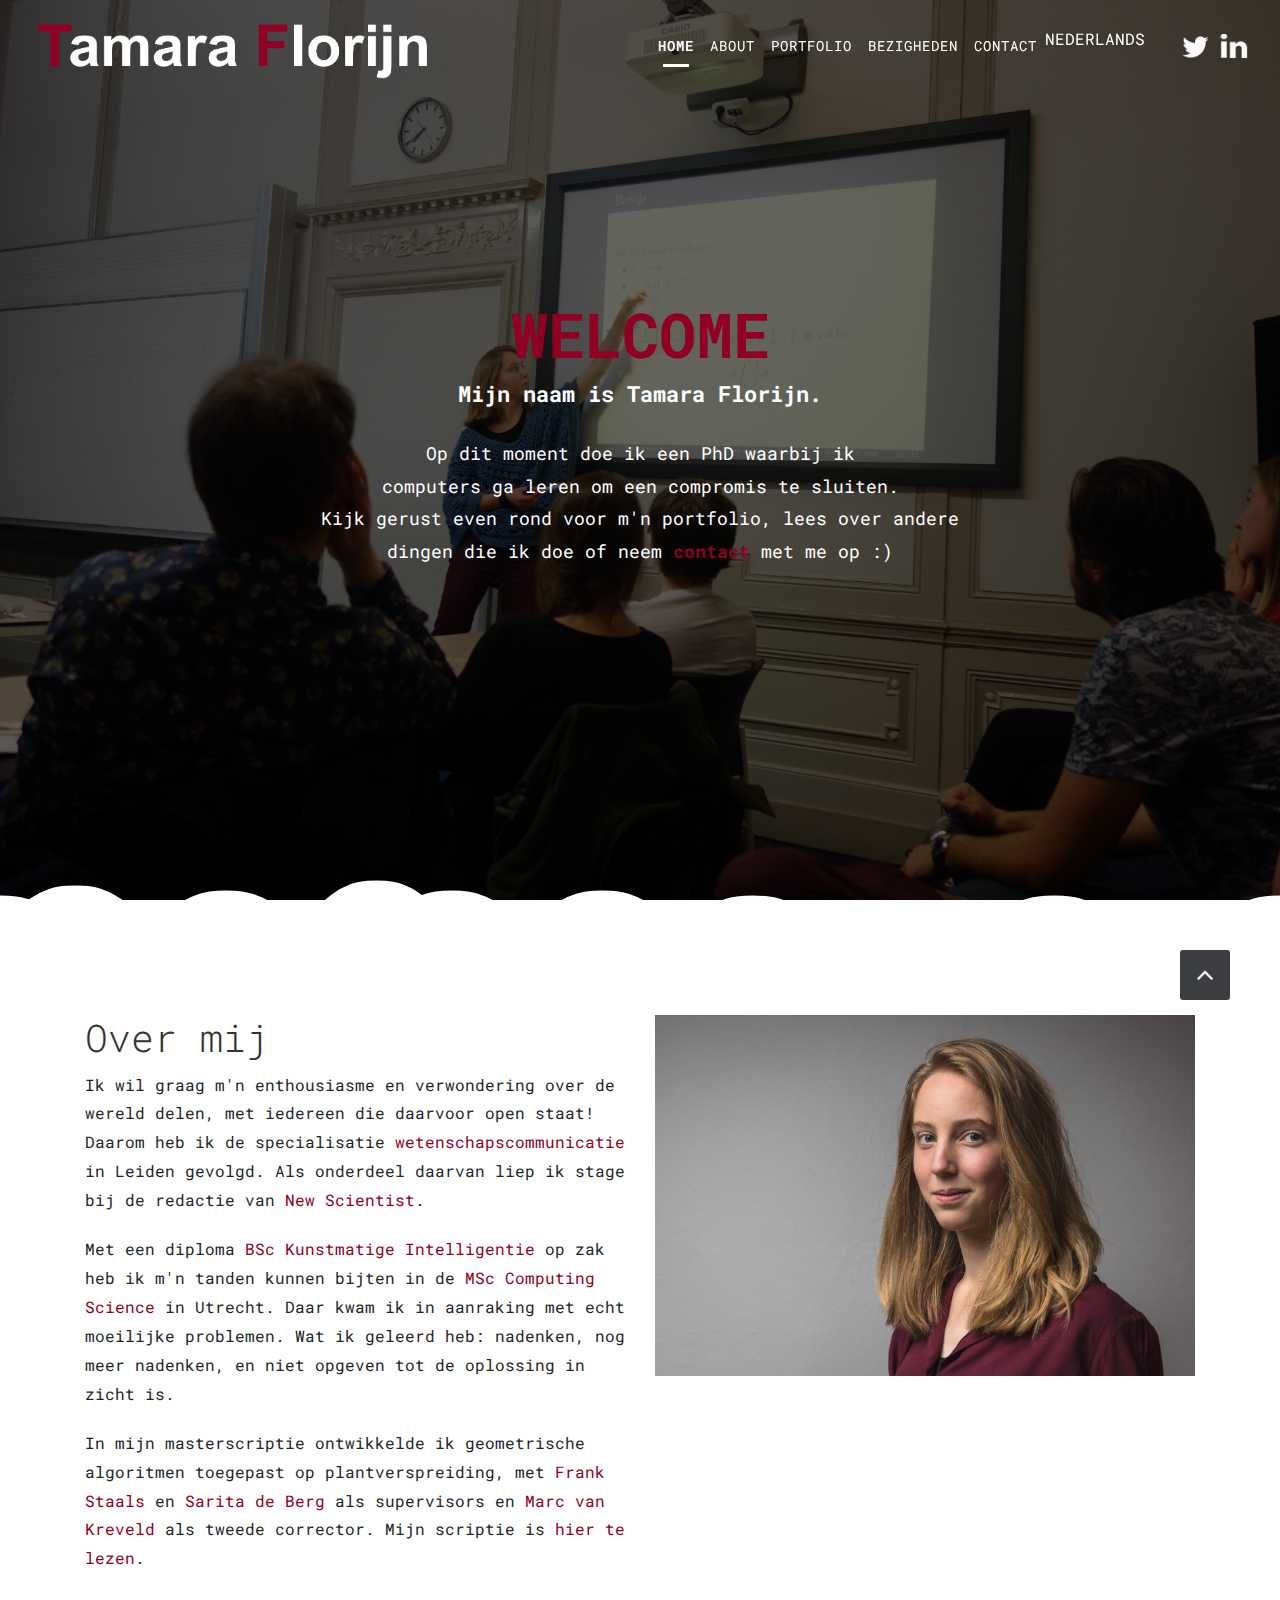
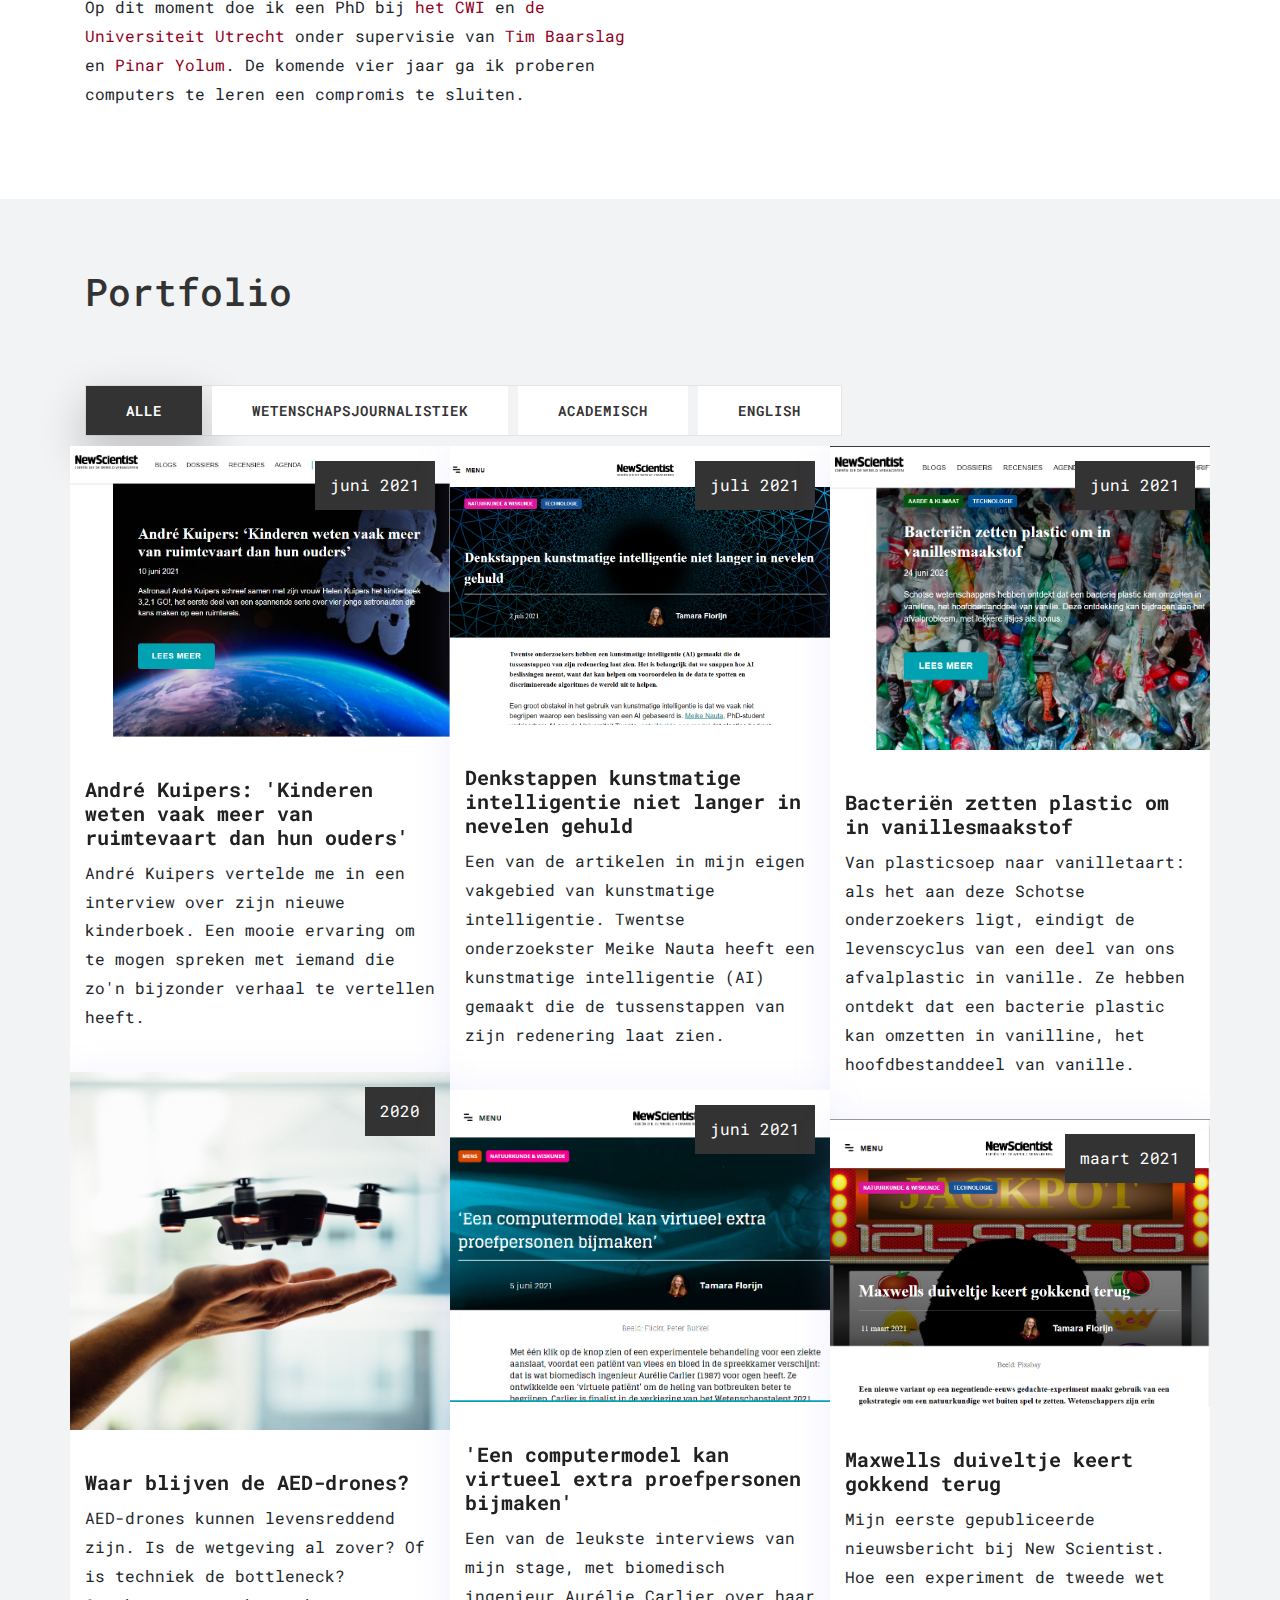
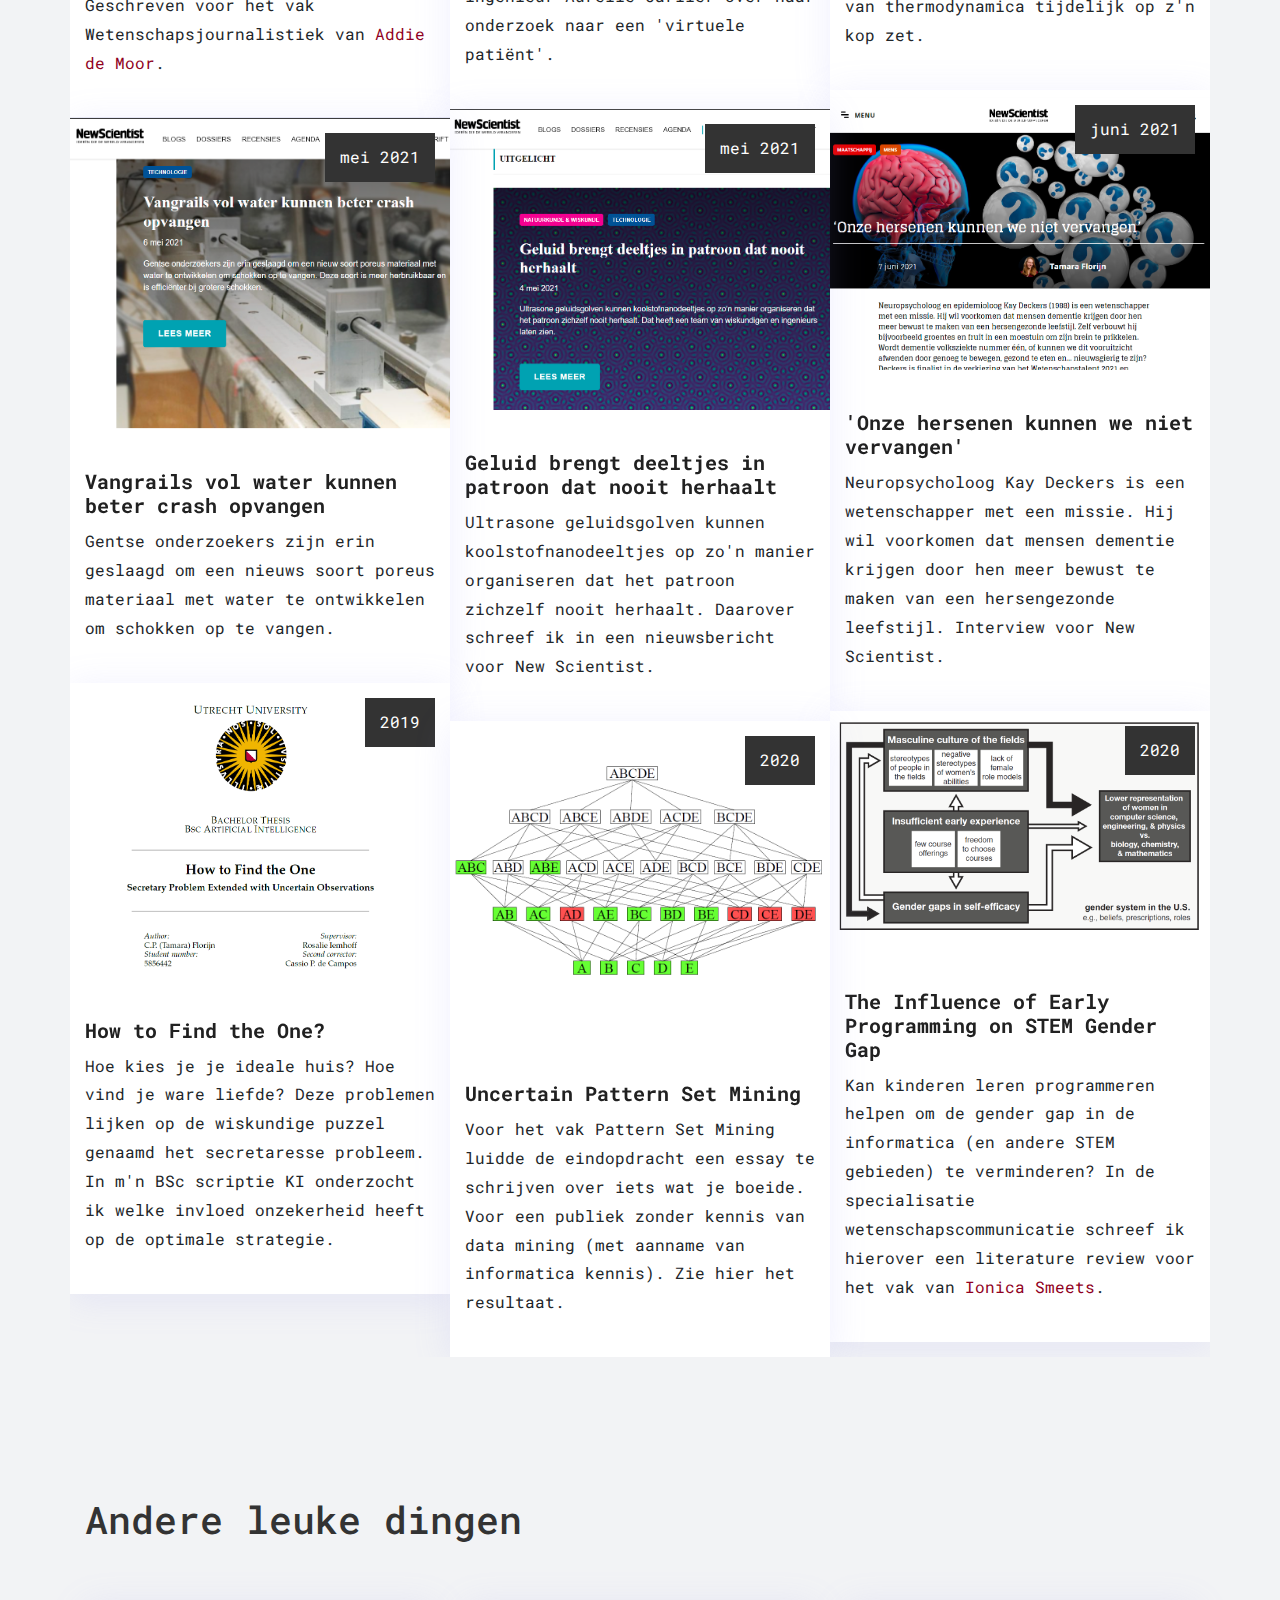
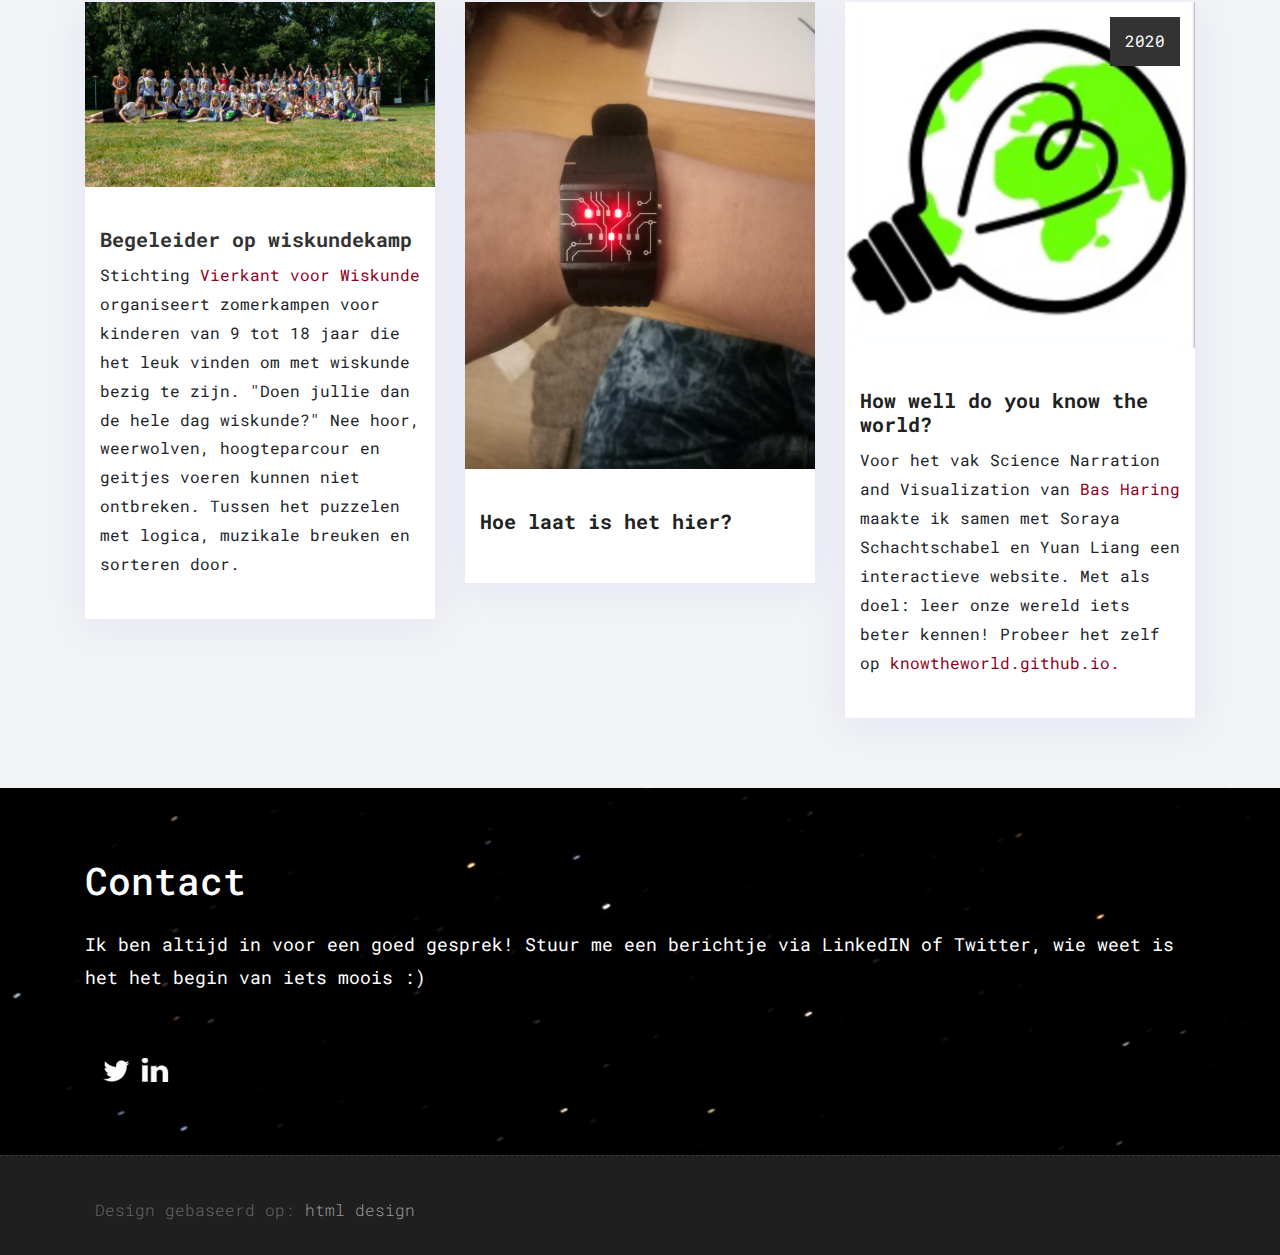
==== commit 6f5f62a6: "Before generation" ====
--- a/EN/index.html
+++ b/EN/index.html
@@ -78,10 +78,10 @@
         <div class="collapse navbar-collapse" id="navbarResponsive">
           <ul class="navbar-nav text-uppercase ml-auto">
             <li class="nav-item">
-              <a class="nav-link js-scroll-trigger active" href="#home">Home</a>
+              <a class="nav-link js-scroll-trigger active" href="#home">Home</a><!-- TODO: deze moeten naar de engelse wijzen -->
             </li>
             <li class="nav-item">
-              <a class="nav-link js-scroll-trigger" href="#over">Over</a>
+              <a class="nav-link js-scroll-trigger" href="./en/index.html#about">About</a>
             </li>
             <li class="nav-item">
               <a class="nav-link js-scroll-trigger" href="#portfolio">Portfolio</a>
@@ -149,7 +149,7 @@
         </path>
     </svg>
 
-    <div id="over" class="section wb">
+    <div id="about" class="section wb">
         <div class="container">
             <div class="row">
                 <div class="col-md-6">
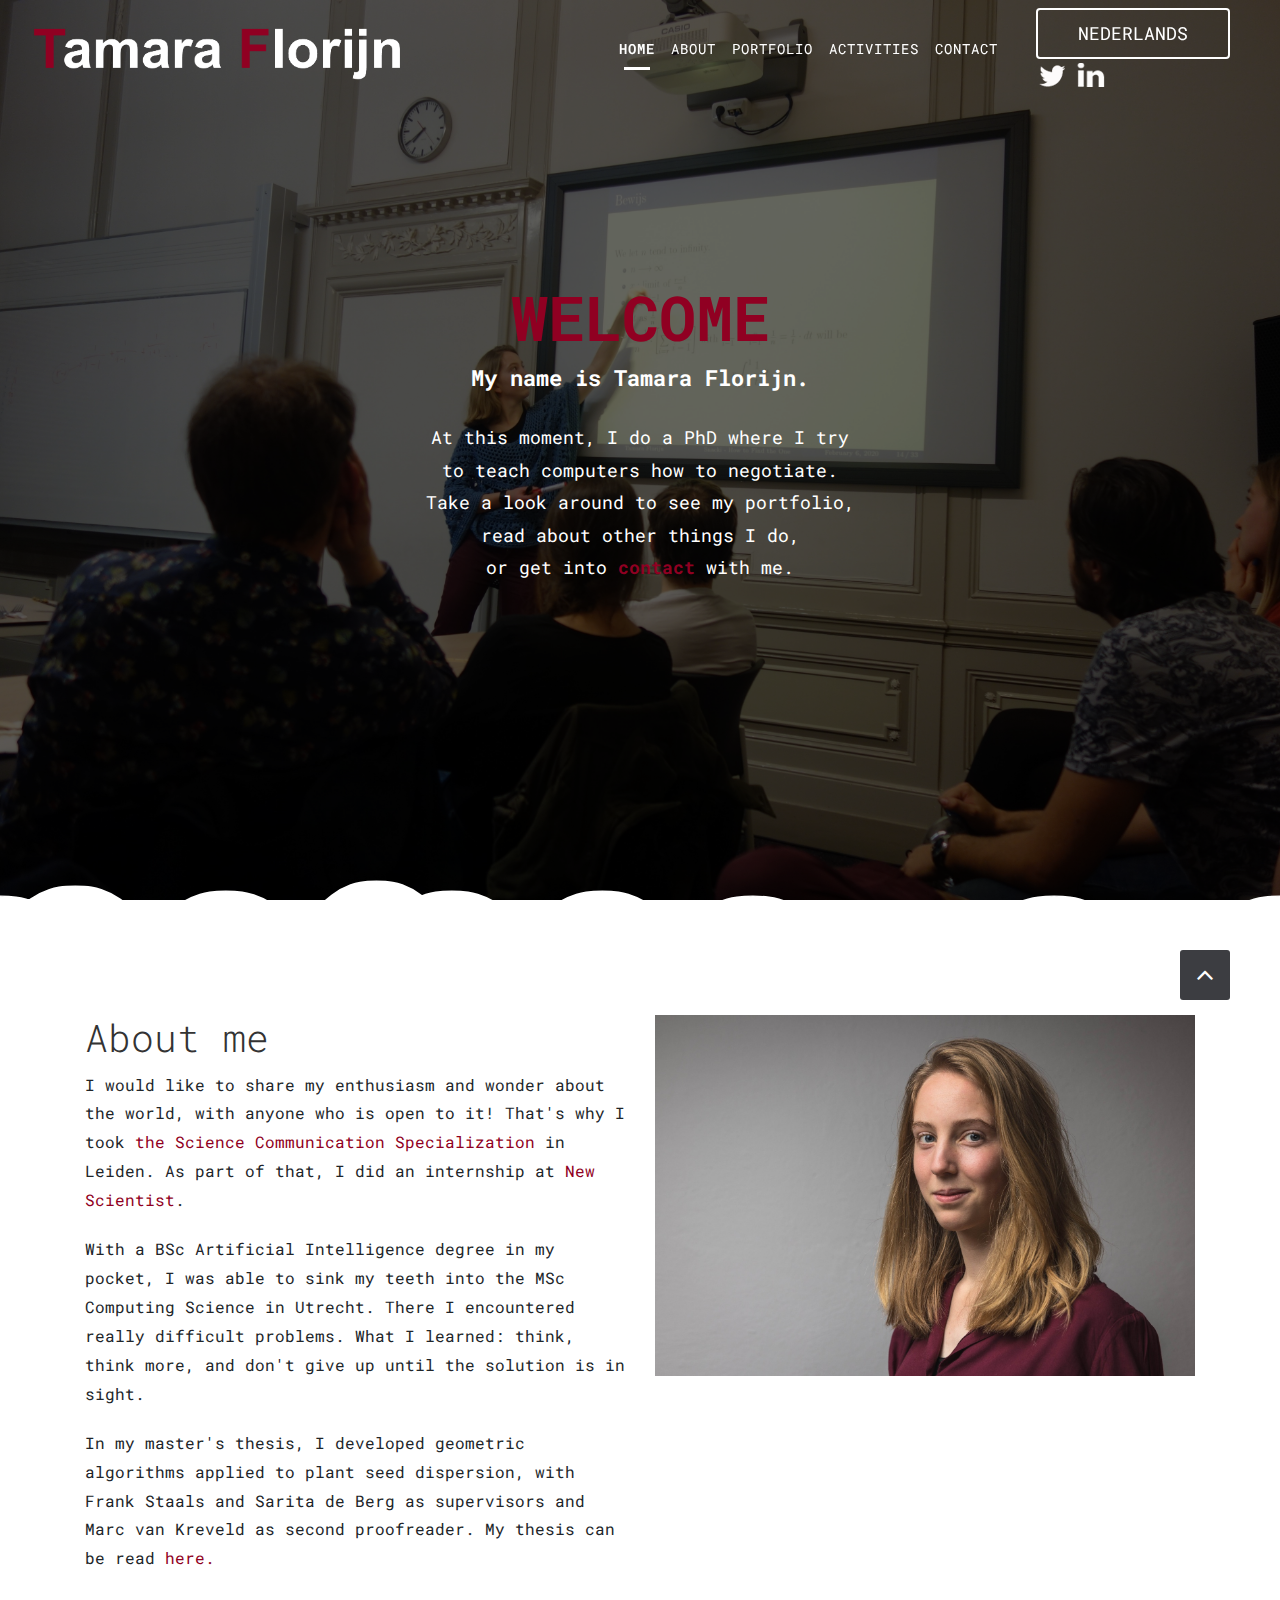
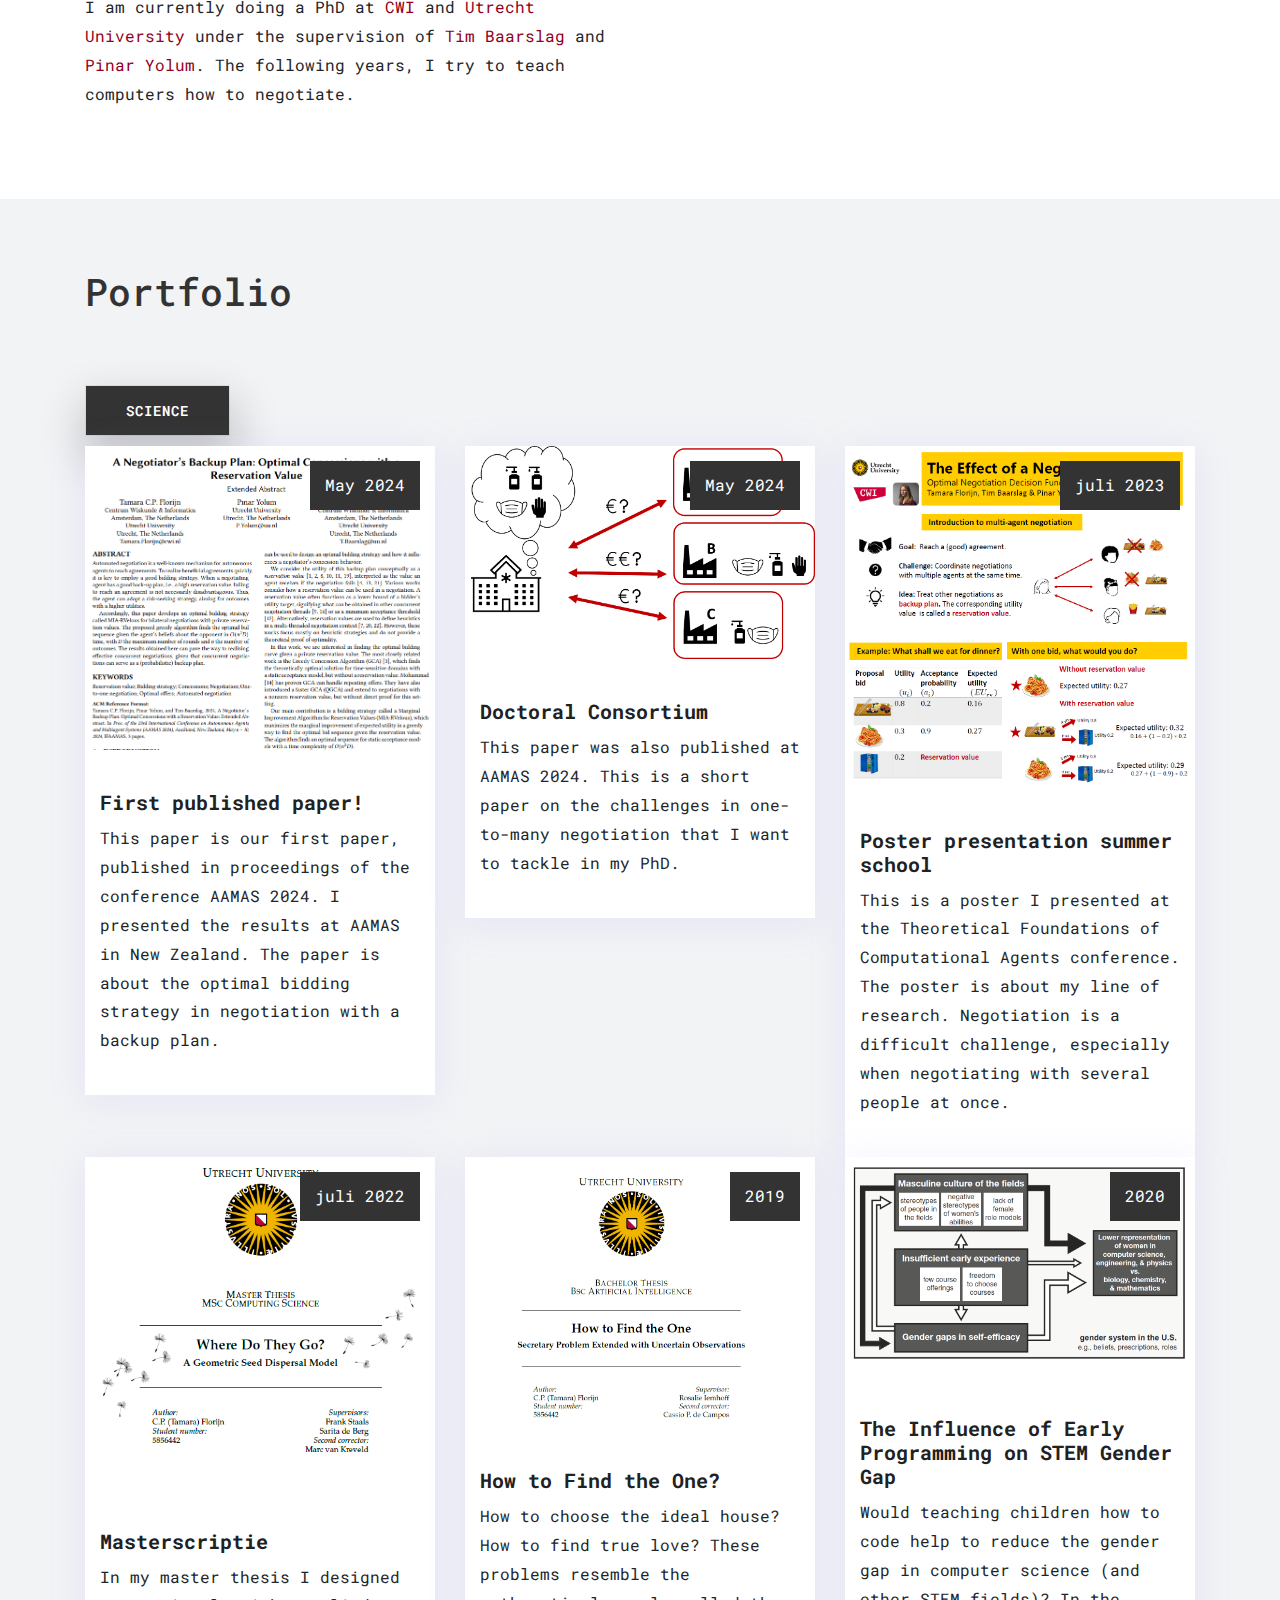
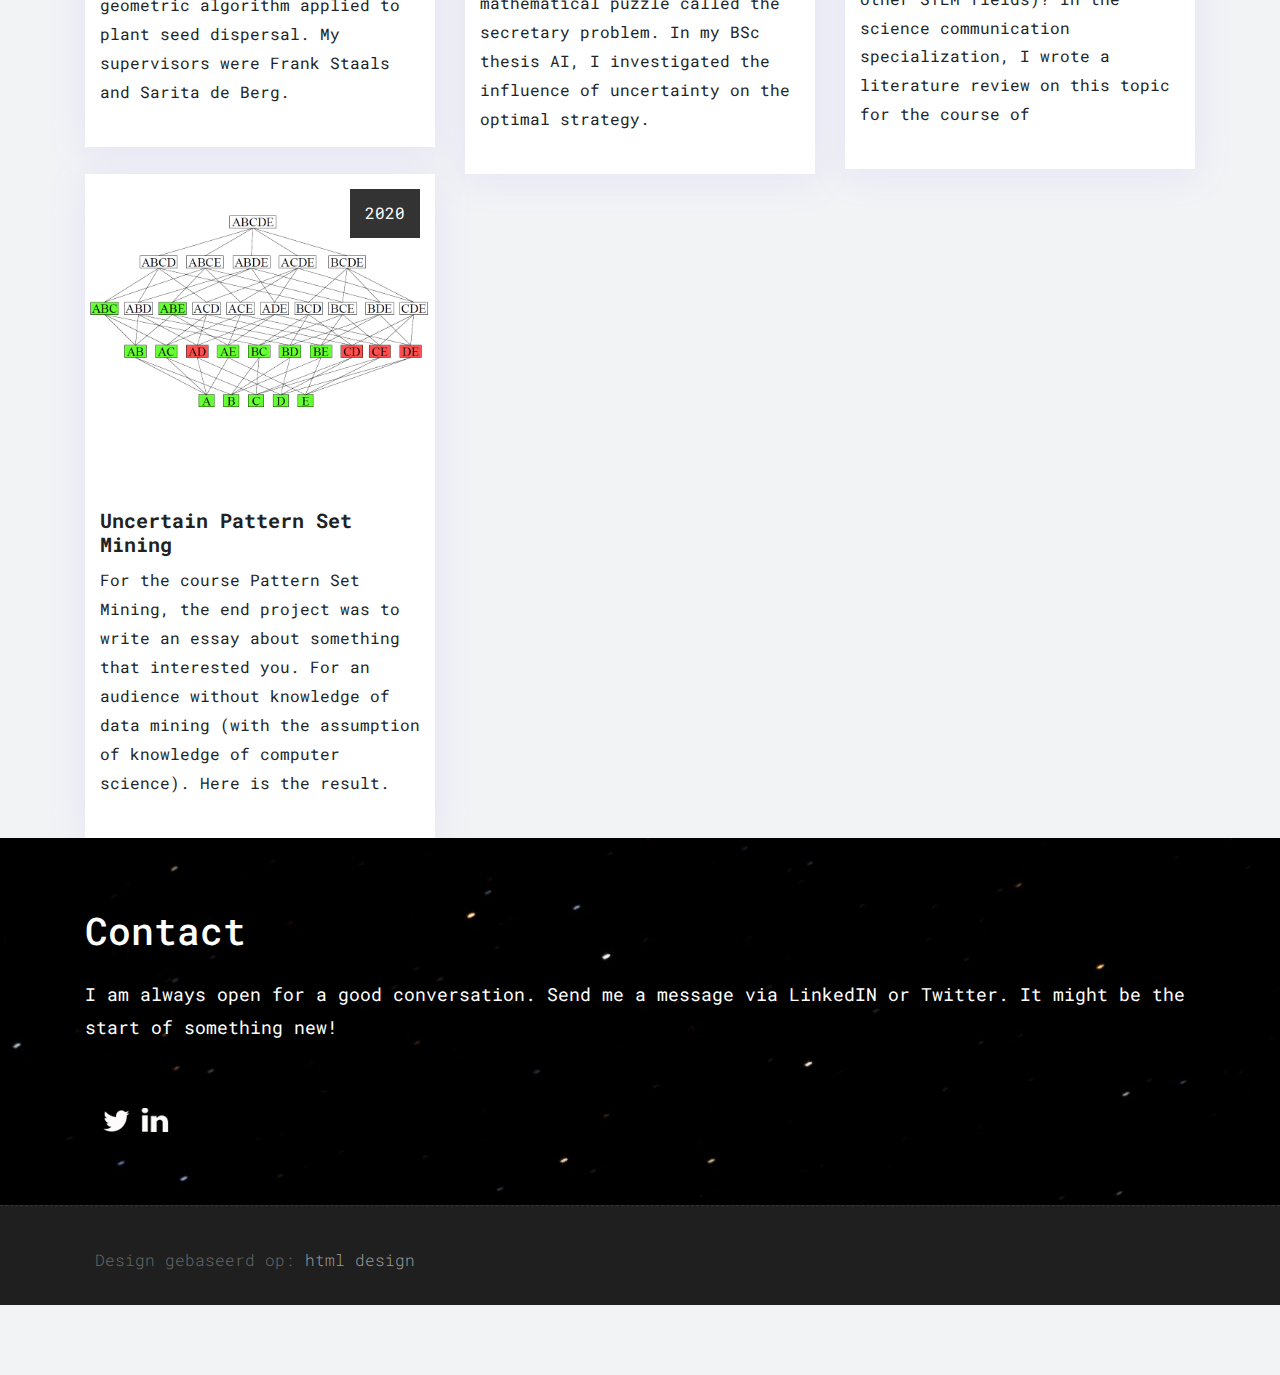
==== commit 24e66743: "English Dutch update" ====
--- a/EN/index.html
+++ b/EN/index.html
@@ -78,22 +78,20 @@
         <div class="collapse navbar-collapse" id="navbarResponsive">
           <ul class="navbar-nav text-uppercase ml-auto">
             <li class="nav-item">
-              <a class="nav-link js-scroll-trigger active" href="#home">Home</a><!-- TODO: deze moeten naar de engelse wijzen -->
+              <a class="nav-link js-scroll-trigger active" href="./en/index.html#home">Home</a><!-- TODO: deze moeten naar de engelse wijzen -->
             </li>
             <li class="nav-item">
               <a class="nav-link js-scroll-trigger" href="./en/index.html#about">About</a>
             </li>
             <li class="nav-item">
-              <a class="nav-link js-scroll-trigger" href="#portfolio">Portfolio</a>
+              <a class="nav-link js-scroll-trigger" href="./en/index.html#portfolio">Portfolio</a>
             </li>
 			<li class="nav-item">
-              <a class="nav-link js-scroll-trigger" href="#bezigheden">Bezigheden</a>
+              <a class="nav-link js-scroll-trigger" href="./en/index.html#bezigheden">Activities</a>
             </li>
 			<li class="nav-item">
-              <a class="nav-link js-scroll-trigger" href="#contact">Contact</a>
+              <a class="nav-link js-scroll-trigger" href="./en/index.html#contact">Contact</a>
             </li>
-			
-			  <li><a href="./index.html" onclick="changeLanguage('nl')" style="color: #ffffff">Nederlands</a></li> 
           </ul>
         </div>
       </div>
@@ -102,6 +100,8 @@
         <div class="container">
           <div class="social_container">
             <div class="social_box">
+			        <a class = "btn btn-light " href="./index.html" onclick="changeLanguage('nl')" style="color: #ffffff">NEDERLANDS</a>
+
               <a href="https://twitter.com/TamaraFlorijn" target="_blank">
                 <img src="images/twitter.png" alt="" />
               </a>
@@ -118,9 +118,8 @@
 		<div class="heading">
 
 			<h1 style="color: #900022;"> Welcome <br></h1>
-      <h2 style="color: #ffffff"> <b> Mijn naam is Tamara Florijn.</b> </h2>
-			<p> Op dit moment doe ik een PhD waarbij ik <br> computers ga leren om een compromis te sluiten. <br> Kijk gerust even rond
-        voor m'n portfolio,  lees over andere <br> dingen die ik doe of neem <a href="#contact"> <key> <strong> contact </strong> </key> </a> met me op :) </p>
+      <h2 style="color: #ffffff"> <b> My name is Tamara Florijn.</b> </h2>
+			<p> At this moment, I do a PhD where I try <br> to teach computers how to negotiate. <br> Take a look around to see my portfolio, <br> read about other things I do, <br> or get into <a href="#contact"> <key> <strong> contact </strong> </key> </a> with me. </p>
 		</div>
 	</section>
 
@@ -154,20 +153,17 @@
             <div class="row">
                 <div class="col-md-6">
                     <div class="message-box">
-                        <h2>Over mij</h2>
-                        <p> Ik wil graag m'n enthousiasme en verwondering over de wereld delen,
-                           met iedereen die daarvoor open staat! Daarom heb ik de specialisatie <a href = "https://www.universiteitleiden.nl/en/science/science-communication-and-society" target="_blank"> <key> wetenschapscommunicatie </key> </a> in Leiden gevolgd.
-                           Als onderdeel daarvan liep ik stage bij de redactie van <a href = "https://newscientist.nl" target="_blank"> <key> New Scientist</key></a>. </p>
-
-                        <p>  Met een diploma <a href = "https://www.uu.nl/bachelors/kunstmatige-intelligentie" target="_blank"> <key> BSc Kunstmatige Intelligentie </key> </a> op zak heb ik m'n tanden kunnen bijten in de <a href="https://www.uu.nl/masters/en/computing-science" target="_blank"> <key>
-                          MSc Computing Science </key> </a> in Utrecht. Daar kwam ik in aanraking met echt moeilijke problemen. Wat ik geleerd heb: nadenken, nog meer nadenken, en niet opgeven tot de oplossing in zicht is.</p>
-
-                        <p>  In mijn masterscriptie ontwikkelde ik geometrische algoritmen toegepast op plantverspreiding, met <a href= "https://fstaals.net/" target="_blank"> <key> Frank Staals</key></a> en <a href= "http://www.cs.uu.nl/staff/bergde.html" target="_blank"> <key> Sarita de Berg</key></a> als supervisors en <a href= "https://www.uu.nl/staff/MJvanKreveld/Profile" target="_blank"> <key> Marc van Kreveld</key></a> als tweede corrector. Mijn scriptie is <a href="uploads/Thesis_MSc_Florijn.pdf" target="_blank"> <key> hier te lezen</key></a>.
-                       </p>
-
-                       <p> Op dit moment doe ik een PhD bij <a href = "https://www.cwi.nl/" target="_blank"> <key> het CWI </key> </a> en <a href = "https://www.uu.nl/" target="_blank"> <key> de Universiteit Utrecht </key> </a>  onder supervisie van <a href = "https://www.cwi.nl/people/tim-baarslag" target="_blank"> <key> Tim Baarslag </key> </a>
-                         en <a href = "https://www.uu.nl/staff/PYolumBirbil" target="_blank"> <key> Pinar Yolum</key></a>. De komende vier jaar ga ik proberen computers te leren een compromis te sluiten.
-                       </p>
+                        <h2>About me</h2>
+						<p>
+						I would like to share my enthusiasm and wonder about the world, with anyone who is open to it! That's why I took  <a href = "https://www.universiteitleiden.nl/en/science/science-communication-and-society" target="_blank"> <key> 
+						the Science Communication Specialization </key> </a>in Leiden. As part of that, I did an internship at  <a href = "https://newscientist.nl" target="_blank"> <key> New Scientist</key></a>. </p>
+						<p>
+With a BSc Artificial Intelligence degree in my pocket, I was able to sink my teeth into the MSc Computing Science in Utrecht. There I encountered really difficult problems. What I learned: think, think more, and don't give up until the solution is in sight. </p>
+
+<p>In my master's thesis, I developed geometric algorithms applied to plant seed dispersion, with Frank Staals and Sarita de Berg as supervisors and Marc van Kreveld as second proofreader. My thesis can be read <a href="uploads/Thesis_MSc_Florijn.pdf" target="_blank"> <key> here.</key></a></p>
+
+<p> I am currently doing a PhD at <a href = "https://www.cwi.nl/" target="_blank"> <key> CWI </key> </a> and <a href = "https://www.uu.nl/" target="_blank"> <key> Utrecht University </key> </a>under the supervision of <a href = "https://www.cwi.nl/people/tim-baarslag" target="_blank"> <key> Tim Baarslag </key> </a> and <a href = "https://www.uu.nl/staff/PYolumBirbil" target="_blank"> <key> Pinar Yolum</key></a>. The following years, I try to teach computers how to negotiate.</p>
+						
                      </div> <!-- end messagebox -->
                 </div><!-- end col -->
                 <div class="col-md-6">
@@ -178,8 +174,9 @@
             </div><!-- end row -->
         </div><!-- end container -->
     </div><!-- end section -->
-
-	<div id="portfolio" class="section lb">
+	
+	
+		<div id="portfolio" class="section lb">
 		<div class="container">
 			<div class="section-title text-left">
                 <h3>Portfolio</h3>
@@ -187,326 +184,158 @@
 			<div class="gallery-menu row">
 				<div class="col-md-12">
 					<div class="button-group filter-button-group text-left">
-	           <button class="active"  data-filter="*">Alle</button> <!-- niet alles gelijk showen-->
-             <button data-filter=".gal_a">Wetenschapsjournalistiek</button>
-						<button data-filter=".gal_b"> Academisch</button>
-          <button data-filter=".gal_c"> English</button>
+	           <button class="active"  data-filter="*">Science</button> <!-- niet alles gelijk showen-->
+            
 					</div>
 				</div>
 			</div>
-
-			<div class="gallery-list row">
-
-          <div class="col-md-4 col-sm-6 gallery-grid gal_a">
-          <div class="post-box">
-              <a href= "https://www.newscientist.nl/opinie/andre-kuipers-kinderen-weten-vaak-meer-van-ruimtevaart-dan-hun-ouders/" target="_blank">
-            <div class="post-thumb">
-            <img src="uploads/AndreKuipers.png" class="img-fluid" alt="post-img" />
-              <div class="date">
-                <span>juni 2021</span>
-              </div>
-            </div>
-          </a>
-            <div class="post-info">
-              <h4><a href = "https://www.newscientist.nl/opinie/andre-kuipers-kinderen-weten-vaak-meer-van-ruimtevaart-dan-hun-ouders/" target="_blank"> <b> André Kuipers: 'Kinderen weten vaak meer van ruimtevaart dan hun ouders'</b> </a> </h4>
-
-              <p>André Kuipers vertelde me in een interview over zijn nieuwe kinderboek. Een mooie ervaring om te mogen spreken met iemand die zo'n bijzonder verhaal te vertellen heeft.  </p>
-            </div>
-          </div>
-        </div>
-
-        <div class="col-md-4 col-sm-6 gallery-grid gal_a">
-          <div class="post-box">
-              <a href= "https://www.newscientist.nl/nieuws/denkstappen-kunstmatige-intelligentie-niet-langer-in-nevelen-gehuld/" target="_blank">
-            <div class="post-thumb">
-            <img src="uploads/nb-ki.png" class="img-fluid" alt="post-img" />
-              <div class="date">
-                <span>juli 2021</span>
-              </div>
-            </div>
-          </a>
-            <div class="post-info">
-              <h4><a href = "https://www.newscientist.nl/nieuws/denkstappen-kunstmatige-intelligentie-niet-langer-in-nevelen-gehuld/" target="_blank"> <b> Denkstappen kunstmatige intelligentie niet langer in nevelen gehuld</b> </a> </h4>
-
-              <p> Een van de artikelen in mijn eigen vakgebied van kunstmatige intelligentie. Twentse onderzoekster Meike Nauta heeft een kunstmatige intelligentie (AI) gemaakt die de tussenstappen van zijn redenering laat zien.  </p>
-            </div>
-          </div>
-        </div>
-
-        <div class="col-md-4 col-sm-6 gallery-grid gal_a">
-          <div class="post-box">
-              <a href= "https://www.newscientist.nl/nieuws/bacterien-zetten-plastic-om-in-vanillesmaakstof/" target="_blank">
-            <div class="post-thumb">
-            <img src="uploads/nb-vanille.png" class="img-fluid" alt="post-img" />
-              <div class="date">
-                <span>juni 2021</span>
-              </div>
-            </div>
-          </a>
-            <div class="post-info">
-              <h4><a href = "https://www.newscientist.nl/nieuws/bacterien-zetten-plastic-om-in-vanillesmaakstof/" target="_blank"> <b> Bacteriën zetten plastic om in vanillesmaakstof </b> </a> </h4>
-
-              <p> Van plasticsoep naar vanilletaart: als het aan deze Schotse onderzoekers ligt, eindigt de levenscyclus van een deel van ons afvalplastic in vanille. Ze hebben ontdekt dat een bacterie plastic kan omzetten in vanilline, het hoofdbestanddeel van vanille.  </p>
-            </div>
-          </div>
-        </div>
-
-        <div class="col-md-4 col-sm-6 gallery-grid gal_a">
-					<div class="post-box">
-              <a href="uploads/Waar blijven de AED-drones - Tamara Florijn.pdf" target="_blank">
-						<div class="post-thumb">
-						<img src="uploads/drone.jpg" class="img-fluid" alt="post-img" />
-							<div class="date">
-								<span>2020</span>
-							</div>
-						</div>
-              </a>
-						<div class="post-info">
-							<h4><a href = "uploads/Waar blijven de AED-drones - Tamara Florijn.pdf" target="_blank"> <b> Waar blijven de AED-drones?</b> </a> </h4>
-
-							<p> AED-drones kunnen levensreddend zijn. Is de wetgeving al zover? Of is techniek de bottleneck? Geschreven voor het vak Wetenschapsjournalistiek van <a href="https://www.linkedin.com/in/addie-de-moor-49356935/" target="_blank"><key> Addie de Moor</key></a>. </p> <!-- Dit achtergrondverhaal
-              is gepubliceerd op ... </p> -->
-						</div>
-					</div>
-				</div>
-
-        <div class="col-md-4 col-sm-6 gallery-grid gal_a">
-					<div class="post-box">
-              <a href= "https://newscientist.nl/nieuws/een-computermodel-kan-virtueel-extra-proefpersonen-bijmaken/" target="_blank">
-						<div class="post-thumb">
-						<img src="uploads/computermodel.png" class="img-fluid" alt="post-img" />
-							<div class="date">
-								<span>juni 2021</span>
-							</div>
-						</div>
-          </a>
-						<div class="post-info">
-							<h4><a href = "https://newscientist.nl/nieuws/een-computermodel-kan-virtueel-extra-proefpersonen-bijmaken//" target="_blank"> <b> 'Een computermodel kan virtueel extra proefpersonen bijmaken'</b> </a> </h4>
-
-							<p>Een van de leukste interviews van mijn stage, met biomedisch ingenieur Aurélie Carlier over haar onderzoek naar een 'virtuele patiënt'. </p>
-						</div>
-					</div>
-				</div>
-
-
-
-
-        <div class="col-md-4 col-sm-6 gallery-grid gal_a">
-					<div class="post-box">
-              <a href= "https://www.newscientist.nl/nieuws/maxwells-duiveltje-keert-gokkend-terug/" target="_blank">
-						<div class="post-thumb">
-						<img src="uploads/sh-nb-maxwell.png" class="img-fluid" alt="post-img" />
-							<div class="date">
-								<span>maart 2021</span>
-							</div>
-						</div>
-          </a>
-						<div class="post-info">
-							<h4><a href = "https://www.newscientist.nl/nieuws/maxwells-duiveltje-keert-gokkend-terug/" target="_blank"> <b> Maxwells duiveltje keert gokkend terug</b> </a> </h4>
-
-							<p>Mijn eerste gepubliceerde nieuwsbericht bij New Scientist. Hoe een experiment de tweede wet van thermodynamica tijdelijk op z'n kop zet. </p>
-						</div>
-					</div>
-				</div>
-
-
-        <div class="col-md-4 col-sm-6 gallery-grid gal_a">
-					<div class="post-box">
-              <a href= "https://www.newscientist.nl/nieuws/onze-hersenen-kunnen-we-niet-vervangen/" target="_blank">
-						<div class="post-thumb">
-						<img src="uploads/hersengezondheid.png" class="img-fluid" alt="post-img" />
-							<div class="date">
-								<span>juni 2021</span>
-							</div>
-						</div>
-          </a>
-						<div class="post-info">
-							<h4><a href = "https://www.newscientist.nl/nieuws/onze-hersenen-kunnen-we-niet-vervangen/" target="_blank"> <b> 'Onze hersenen kunnen we niet vervangen'</b> </a> </h4>
-
-							<p> Neuropsycholoog Kay Deckers is een wetenschapper met een missie. Hij wil voorkomen dat mensen dementie krijgen door hen meer bewust te maken van een hersengezonde leefstijl. Interview voor New Scientist. </p>
-						</div>
-					</div>
-				</div>
-
-        <div class="col-md-4 col-sm-6 gallery-grid gal_a">
-          <div class="post-box">
-              <a href= "https://www.newscientist.nl/nieuws/geluid-brengt-deeltjes-in-patroon-dat-nooit-herhaalt/" target="_blank">
-            <div class="post-thumb">
-            <img src="uploads/nb-quasikristallen.png" class="img-fluid" alt="post-img" />
-              <div class="date">
-                <span>mei 2021</span>
-              </div>
-            </div>
-          </a>
-            <div class="post-info">
-              <h4><a href = "https://www.newscientist.nl/nieuws/geluid-brengt-deeltjes-in-patroon-dat-nooit-herhaalt/" target="_blank"> <b> Geluid brengt deeltjes in patroon dat nooit herhaalt</b> </a> </h4>
-
-              <p> Ultrasone geluidsgolven kunnen koolstofnanodeeltjes op zo'n manier organiseren dat het patroon zichzelf nooit herhaalt. Daarover schreef ik in een nieuwsbericht voor New Scientist. </p>
-            </div>
-          </div>
-        </div>
-
-
-
-        <div class="col-md-4 col-sm-6 gallery-grid gal_a">
-          <div class="post-box">
-              <a href= "https://www.newscientist.nl/nieuws/vangrails-vol-water-kunnen-beter-crash-opvangen/" target="_blank">
-            <div class="post-thumb">
-            <img src="uploads/nb-schokdempers.png" class="img-fluid" alt="post-img" />
-              <div class="date">
-                <span>mei 2021</span>
-              </div>
-            </div>
-          </a>
-            <div class="post-info">
-              <h4><a href = "https://www.newscientist.nl/nieuws/vangrails-vol-water-kunnen-beter-crash-opvangen/" target="_blank"> <b> Vangrails vol water kunnen beter crash opvangen</b> </a> </h4>
-
-              <p>Gentse onderzoekers zijn erin geslaagd om een nieuws soort poreus materiaal met water te ontwikkelen om schokken op te vangen.</p>
-            </div>
-          </div>
-        </div>
-<!--
-        <div class="post-box">
-            <a href= "https://newscientist.nl/nieuws/blinde-man-kan-deels-weer-zien-dankzij-optogenetica/" target="_blank">
-          <div class="post-thumb">
-          <img src="uploads/nb-optogenetica.pmg" class="img-fluid" alt="post-img" />
-            <div class="date">
-              <span>juni 2021</span>
-            </div>
-          </div>
-        </a>
-          <div class="post-info">
-            <h4><a href = "https://newscientist.nl/nieuws/blinde-man-kan-deels-weer-zien-dankzij-optogenetica/" target="_blank"> <b> Blinde man kan deels weer zien door optogenetica</b> </a> </h4>
-
-            <p> Een blinde man heeft zijn gezichtsvermogen teruggekregen dankzij een technisch hoogstaande behandeling met optogenetica. Op de website van New Scientist is het bericht meer dan 100.000 keer gelezen. Vertaald uit de Britse<a href= "https://www.newscientist.com/" target="_blank"> <key> New Scientist</key></a>.</p>
-          </div>
-        </div>
-      </div>
--->
-      	<div class="col-md-4 col-sm-6 gallery-grid gal_b gal_c">
-					<div class="post-box">
-              <a href= "https://dspace.library.uu.nl/handle/1874/382469" target="_blank">
-						<div class="post-thumb">
-						<img src="uploads/voorkantscriptie.png" class="img-fluid" alt="post-img" />
-							<div class="date">
-								<span>2019</span>
-							</div>
-						</div>
-          </a>
-						<div class="post-info">
-							<h4><a href = "https://dspace.library.uu.nl/handle/1874/382469" target="_blank"> <b> How to Find the One?</b> </a> </h4>
-
-							<p>Hoe kies je je ideale huis? Hoe vind je ware liefde? Deze problemen lijken
-              op de wiskundige puzzel genaamd het secretaresse probleem. In m'n BSc scriptie KI onderzocht
-            ik welke invloed onzekerheid heeft op de optimale strategie. </p>
-						</div>
-					</div>
-				</div>
-
-
-        <div class="col-md-4 col-sm-6 gallery-grid gal_b gal_c">
-          <div class="post-box">
-              <a href="uploads/Literature_review_Tamara_Florijn.pdf" target="_blank">
-            <div class="post-thumb">
-            <img src="uploads/stem.png" class="img-fluid" alt="post-img" />
-              <div class="date">
-                <span>2020</span>
-              </div>
-            </div>
-          </a>
-            <div class="post-info">
-              <h4><a href = "uploads/Literature_review_Tamara_Florijn.pdf" target="_blank"> <b> The Influence of Early Programming on STEM Gender Gap </b> </a> </h4>
-
-              <p> Kan kinderen leren programmeren helpen om de gender gap in de informatica (en andere STEM gebieden) te verminderen? In de
-                 specialisatie wetenschapscommunicatie schreef ik hierover een literature review voor het vak van
-                 <a href= "https://www.ionica.nl/" target="_blank"> <key> Ionica Smeets</key></a>. </p>
-            </div>
-          </div>
-        </div>
-
-        <div class="col-md-4 col-sm-6 gallery-grid gal_b gal_c">
-          <div class="post-box">
-              <a href="uploads/Pattern_set_mining_essay_Tamara_Florijn.pdf" target="_blank">
-            <div class="post-thumb">
-            <img src="uploads/PSM.png" class="img-fluid" alt="post-img" />
-              <div class="date">
-                <span>2020</span>
-              </div>
-            </div>
-          </a>
-            <div class="post-info">
-              <h4><a href = "uploads/Pattern_set_mining_essay_Tamara_Florijn.pdf" target="_blank"> <b> Uncertain Pattern Set Mining </b> </a> </h4>
-
-              <p>Voor het vak Pattern Set Mining luidde de eindopdracht een essay te schrijven
-                 over iets wat je boeide. Voor een publiek zonder kennis van data mining (met aanname van informatica kennis). Zie hier het resultaat. </p>
-            </div>
-          </div>
-        </div>
-
-
-
 			</div>
-			</div>
-		</div>
-	</div>
-
-
-
-	<div id="bezigheden" class="section lb">
-		<div class="container">
-			<div class="section-title text-left">
-                <h3>Andere leuke dingen</h3>
-            </div><!-- end title -->
-
-			<div class="row">
-
-
-        <div class="col-md-4 col-sm-6 col-lg-4">
-					<div class="post-box">
-						<div class="post-thumb">
-							<img src="uploads/vvw.jpg" class="img-fluid" alt="post-img" />
-						</div>
-						<div class="post-info">
-							<h4>Begeleider op wiskundekamp <a/> </h4>
-							<p>Stichting <a href = "https://www.vierkantvoorwiskunde.nl/" target="_blank"> <key> Vierkant voor Wiskunde </key> <a/> organiseert zomerkampen voor
-                kinderen van 9 tot 18 jaar die het leuk vinden om met wiskunde bezig te zijn. "Doen jullie dan de hele dag wiskunde?"
-                Nee hoor, weerwolven, hoogteparcour en geitjes voeren kunnen niet ontbreken. Tussen het puzzelen met logica, muzikale breuken en sorteren door. </p>
-						</div>
-					</div>
-				</div>
-
-        <div class="col-md-4 col-sm-6 col-lg-4">
-          <div class="post-box">
-            <div class="post-thumb">
-              <img src="uploads/binairhorloge.jpeg" class="img-fluid" alt="post-img" />
-            </div>
-            <div class="post-info">
-              <h4><a href = "https://nl.wikihow.com/Binair-tellen" target="_blank"> Hoe laat is het hier? <a/> </h4>
-            </div>
-          </div>
-        </div>
-
-        <div class="col-md-4 col-sm-6 col-lg-4">
-					<div class="post-box">
-						<div class="post-thumb">
-							<img src="uploads/logo.png" class="img-fluid" alt="post-img" />
-							<div class="date">
-								<span>2020</span>
-							</div>
-						</div>
-						<div class="post-info">
-							<h4><a href = "https://knowtheworld.github.io/" target="_blank"> How well do you know the world? </a></h4>
-
-							<p> Voor het vak Science Narration and Visualization van <a href= "http://www.basharing.com/" target="_blank"> <key> Bas Haring </key></a> maakte ik samen met
-                 Soraya Schachtschabel  en Yuan Liang een interactieve website. Met als doel: leer onze wereld iets beter kennen!
-                 Probeer het zelf op <a href="https://knowtheworld.github.io/" target="_blank"> <key> knowtheworld.github.io. </key> </a> </p>
-						</div>
-					</div>
-				</div>
-			</div>
-
-		</div>
-	</div>
+
+<div class="container">
+<div class="row">
+<div class="col-md-4 col-sm-6">
+            <div class="post-box">
+                <a href="https://arxiv.org/abs/2404.19361" target="_blank">
+                    <div class="post-thumb">
+                        <img src="uploads/extendedabstract.png" class="img-fluid" alt="post-img" />
+                        <div class="date">
+                            <span>May 2024</span>
+                        </div>
+                    </div>
+                </a>
+                    <div class="post-info">
+                        <h4><a href= "https://arxiv.org/abs/2404.19361" target="_blank"> <b> First published paper! </b> </a> </h4>
+                        <p>
+                        This paper is our first paper, published in proceedings of the conference AAMAS 2024. I presented the results at AAMAS in New Zealand. The paper is about the optimal bidding strategy in negotiation with a backup plan.
+                        </p>
+                    </div>
+            </div>
+        </div>
+
+<div class="col-md-4 col-sm-6">
+            <div class="post-box">
+                <a href="https://www.ifaamas.org/Proceedings/aamas2024/pdfs/p2734.pdf" target="_blank">
+                    <div class="post-thumb">
+                        <img src="uploads/DC.png" class="img-fluid" alt="post-img" />
+                        <div class="date">
+                            <span>May 2024</span>
+                        </div>
+                    </div>
+                </a>
+                    <div class="post-info">
+                        <h4><a href= "https://www.ifaamas.org/Proceedings/aamas2024/pdfs/p2734.pdf" target="_blank"> <b> Doctoral Consortium </b> </a> </h4>
+                        <p>
+                        This paper was also published at AAMAS 2024. This is a short paper on the challenges in one-to-many negotiation that I want to tackle in my PhD.
+                        </p>
+                    </div>
+            </div>
+        </div>
+
+<div class="col-md-4 col-sm-6">
+            <div class="post-box">
+                <a href="Poster_TF_CAIF.pdf" target="_blank">
+                    <div class="post-thumb">
+                        <img src="uploads/poster.png" class="img-fluid" alt="post-img" />
+                        <div class="date">
+                            <span>juli 2023</span>
+                        </div>
+                    </div>
+                </a>
+                    <div class="post-info">
+                        <h4><a href= "Poster_TF_CAIF.pdf" target="_blank"> <b> Poster presentation summer school </b> </a> </h4>
+                        <p>
+                        This is a poster I presented at the Theoretical Foundations of Computational Agents conference. The poster is about my line of research. Negotiation is a difficult challenge, especially when negotiating with several people at once.
+                        </p>
+                    </div>
+            </div>
+        </div>
+
+</div> <!--end row-->
+                                
+        <div class="row">
+<div class="col-md-4 col-sm-6">
+            <div class="post-box">
+                <a href="Thesis_MSc_Florijn.pdf" target="_blank">
+                    <div class="post-thumb">
+                        <img src="uploads/voorkantmasterscriptie.png" class="img-fluid" alt="post-img" />
+                        <div class="date">
+                            <span>juli 2022</span>
+                        </div>
+                    </div>
+                </a>
+                    <div class="post-info">
+                        <h4><a href= "Thesis_MSc_Florijn.pdf" target="_blank"> <b> Masterscriptie </b> </a> </h4>
+                        <p>
+                        In my master thesis I designed geometric algorithm applied to plant seed dispersal. My supervisors were Frank Staals and Sarita de Berg.
+                        </p>
+                    </div>
+            </div>
+        </div>
+
+<div class="col-md-4 col-sm-6">
+            <div class="post-box">
+                <a href="https://dspace.library.uu.nl/handle/1874/382469" target="_blank">
+                    <div class="post-thumb">
+                        <img src="uploads/voorkantscriptie.png" class="img-fluid" alt="post-img" />
+                        <div class="date">
+                            <span>2019</span>
+                        </div>
+                    </div>
+                </a>
+                    <div class="post-info">
+                        <h4><a href= "https://dspace.library.uu.nl/handle/1874/382469" target="_blank"> <b> How to Find the One? </b> </a> </h4>
+                        <p>
+                        How to choose the ideal house? How to find true love? These problems resemble the mathematical puzzle called the secretary problem. In my BSc thesis AI, I investigated the influence of uncertainty on the optimal strategy.
+                        </p>
+                    </div>
+            </div>
+        </div>
+
+<div class="col-md-4 col-sm-6">
+            <div class="post-box">
+                <a href="uploads/Literature_review_Tamara_Florijn.pdf" target="_blank">
+                    <div class="post-thumb">
+                        <img src="uploads/stem.png" class="img-fluid" alt="post-img" />
+                        <div class="date">
+                            <span>2020</span>
+                        </div>
+                    </div>
+                </a>
+                    <div class="post-info">
+                        <h4><a href= "uploads/Literature_review_Tamara_Florijn.pdf" target="_blank"> <b> The Influence of Early Programming on STEM Gender Gap </b> </a> </h4>
+                        <p>
+                        Would teaching children how to code help to reduce the gender gap in computer science (and other STEM fields)? In the science communication specialization, I wrote a literature review on this topic for the course of
+                        </p>
+                    </div>
+            </div>
+        </div>
+
+</div> <!--end row-->
+                                
+        <div class="row">
+<div class="col-md-4 col-sm-6">
+            <div class="post-box">
+                <a href="uploads/Pattern_set_mining_essay_Tamara_Florijn.pdf" target="_blank">
+                    <div class="post-thumb">
+                        <img src="uploads/PSM.png" class="img-fluid" alt="post-img" />
+                        <div class="date">
+                            <span>2020</span>
+                        </div>
+                    </div>
+                </a>
+                    <div class="post-info">
+                        <h4><a href= "uploads/Pattern_set_mining_essay_Tamara_Florijn.pdf" target="_blank"> <b> Uncertain Pattern Set Mining </b> </a> </h4>
+                        <p>
+                        For the course Pattern Set Mining, the end project was to write an essay about something that interested you. For an audience without knowledge of data mining (with the assumption of knowledge of computer science). Here is the result.
+                        </p>
+                    </div>
+            </div>
+        </div>
+
+</div> <!--end row-->
+</div> <!--end container-->
+
+
 
 
 
@@ -515,7 +344,7 @@
         <div class="container">
             <div class="section-title text-left">
                 <h3>Contact</h3>
-                <p>Ik ben altijd in voor een goed gesprek! Stuur me een berichtje via LinkedIN of Twitter, wie weet is het het begin van iets moois :) </p>
+                <p>I am always open for a good conversation. Send me a message via LinkedIN or Twitter. It might be the start of something new! </p>
             </div><!-- end title -->
 
             <!-- social media boxen-->
